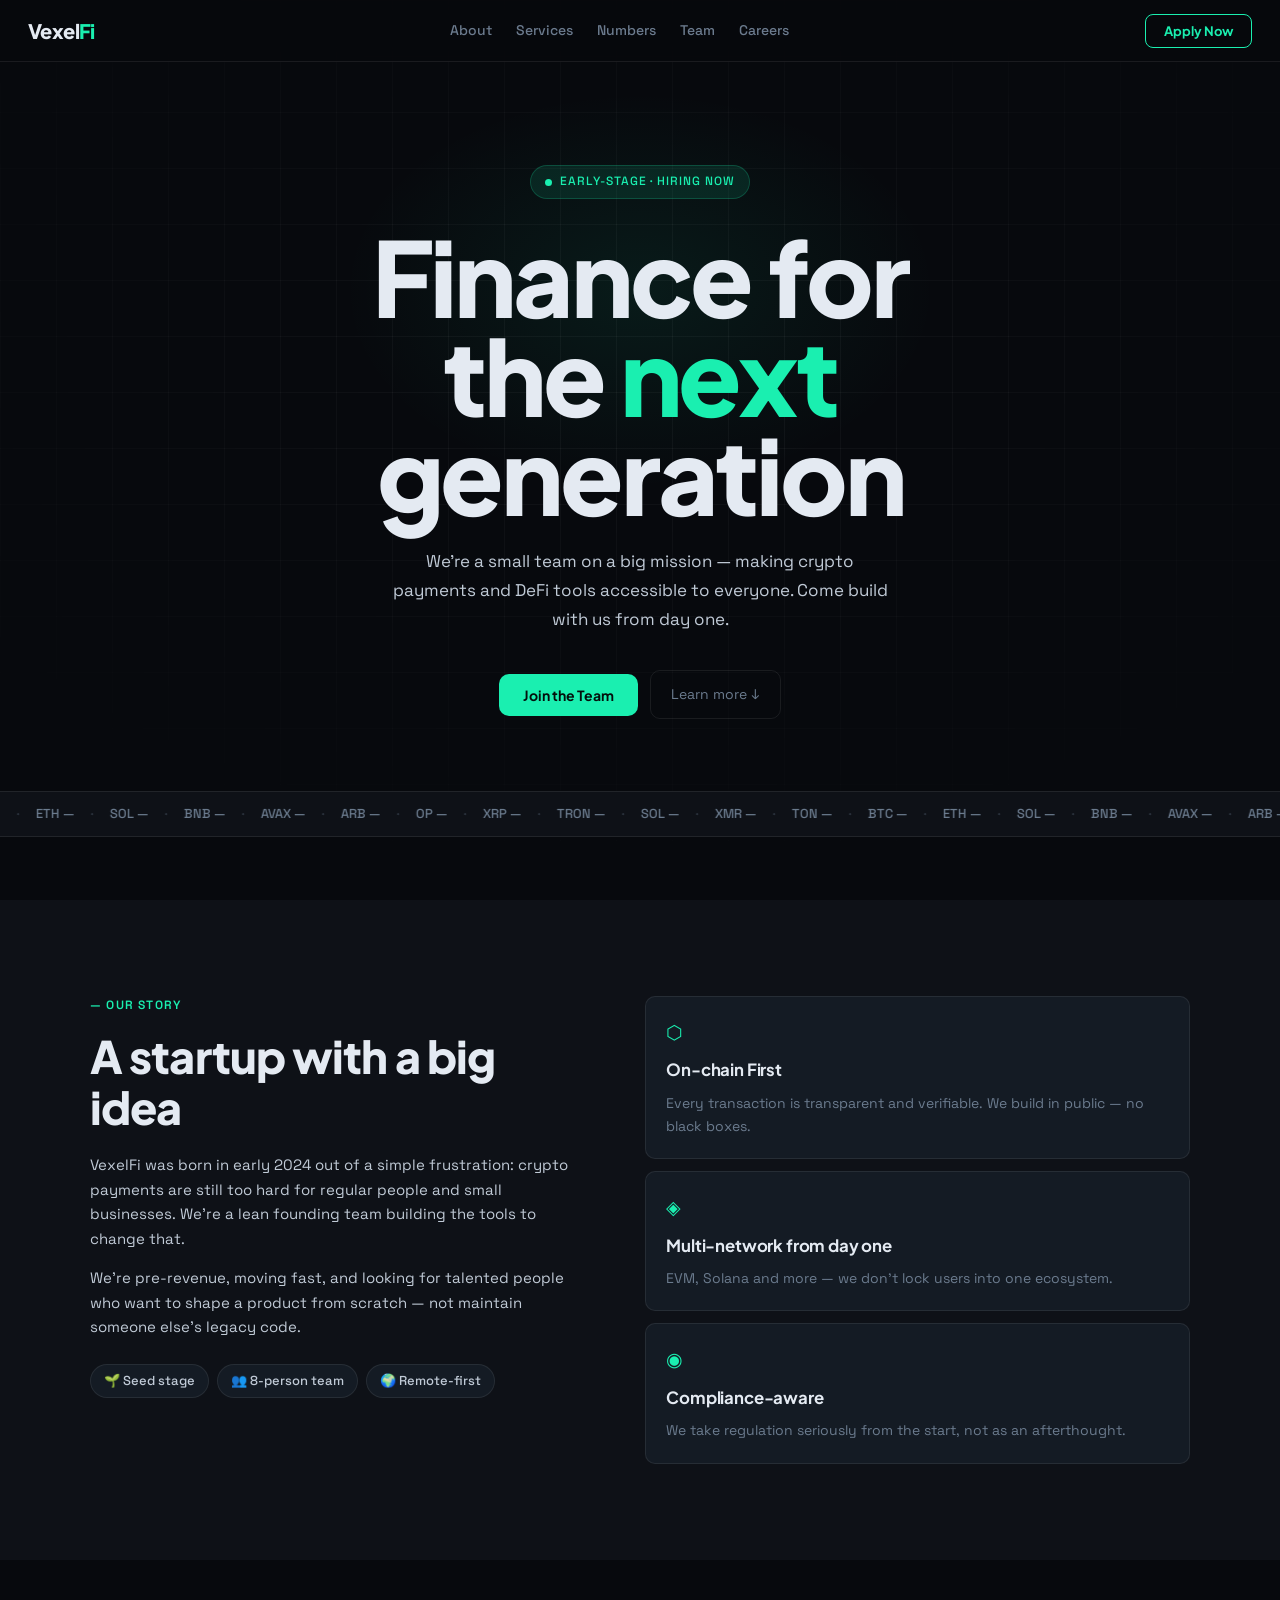
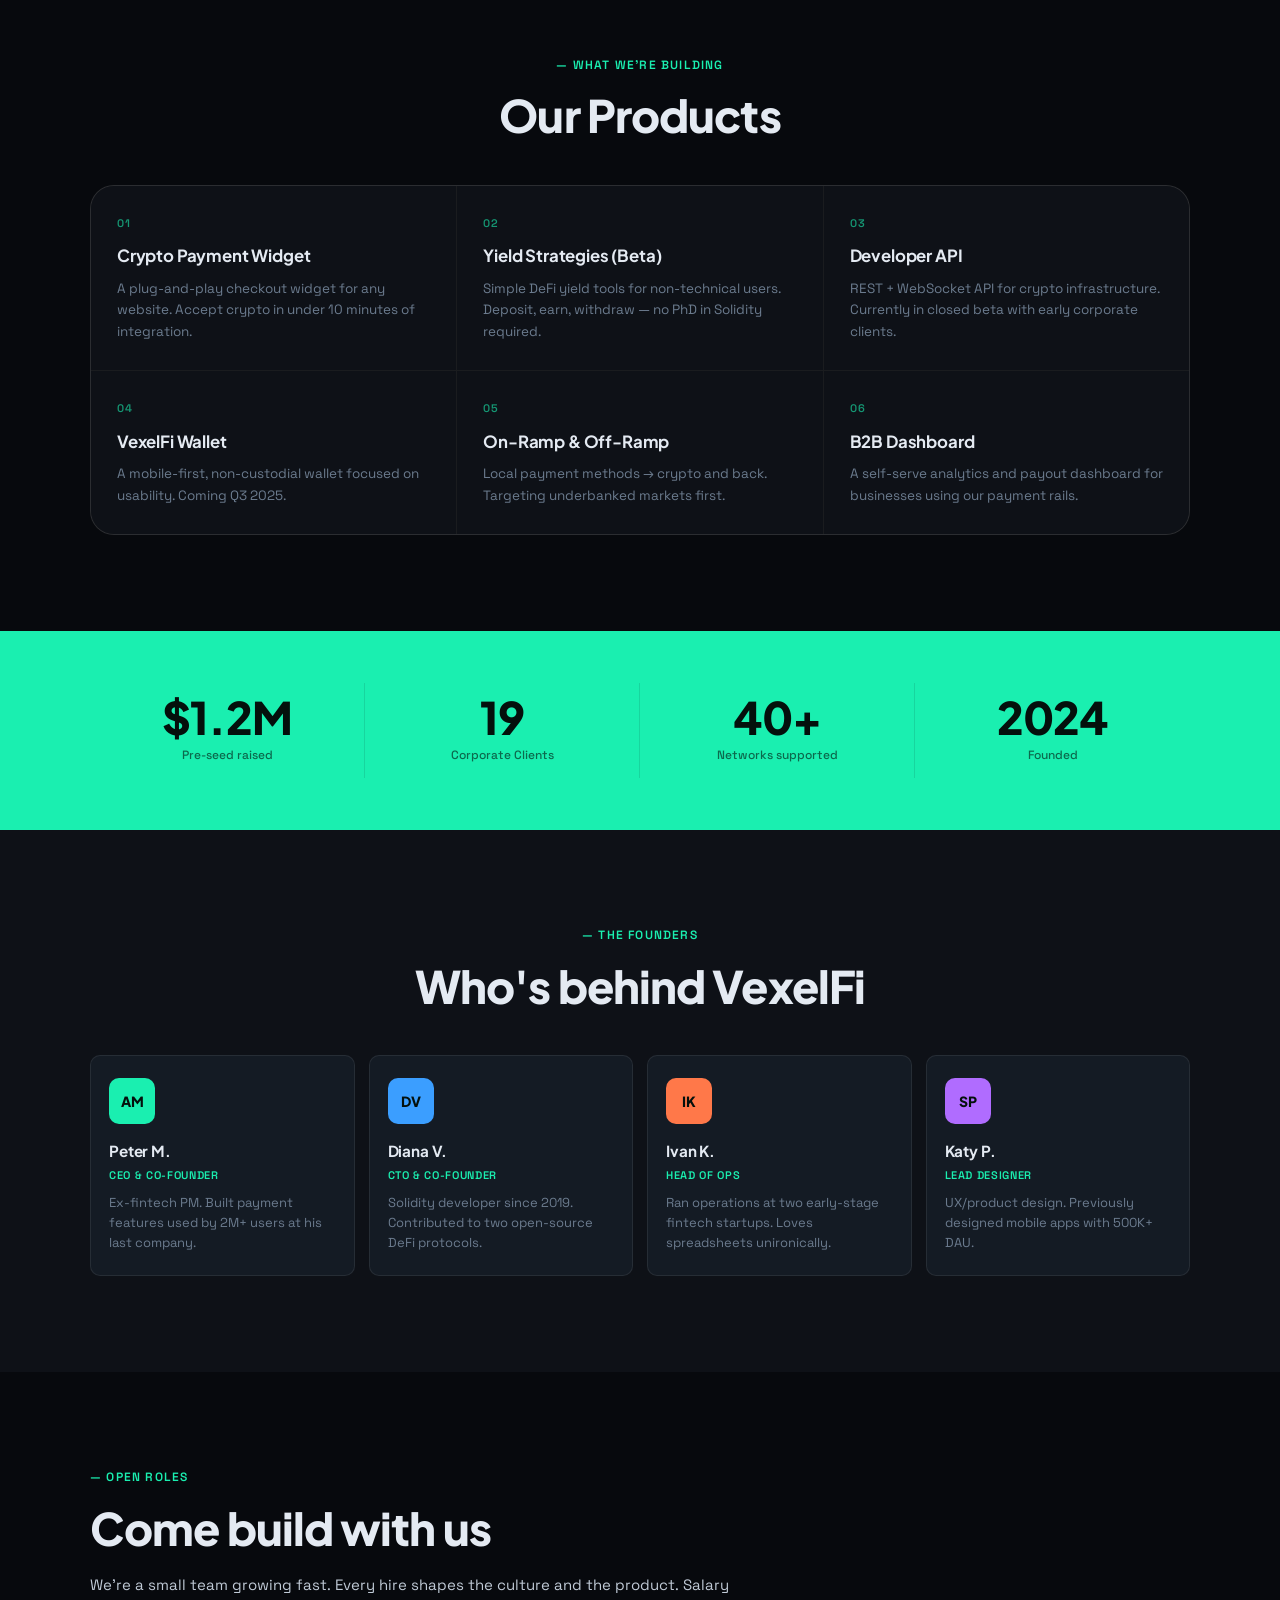
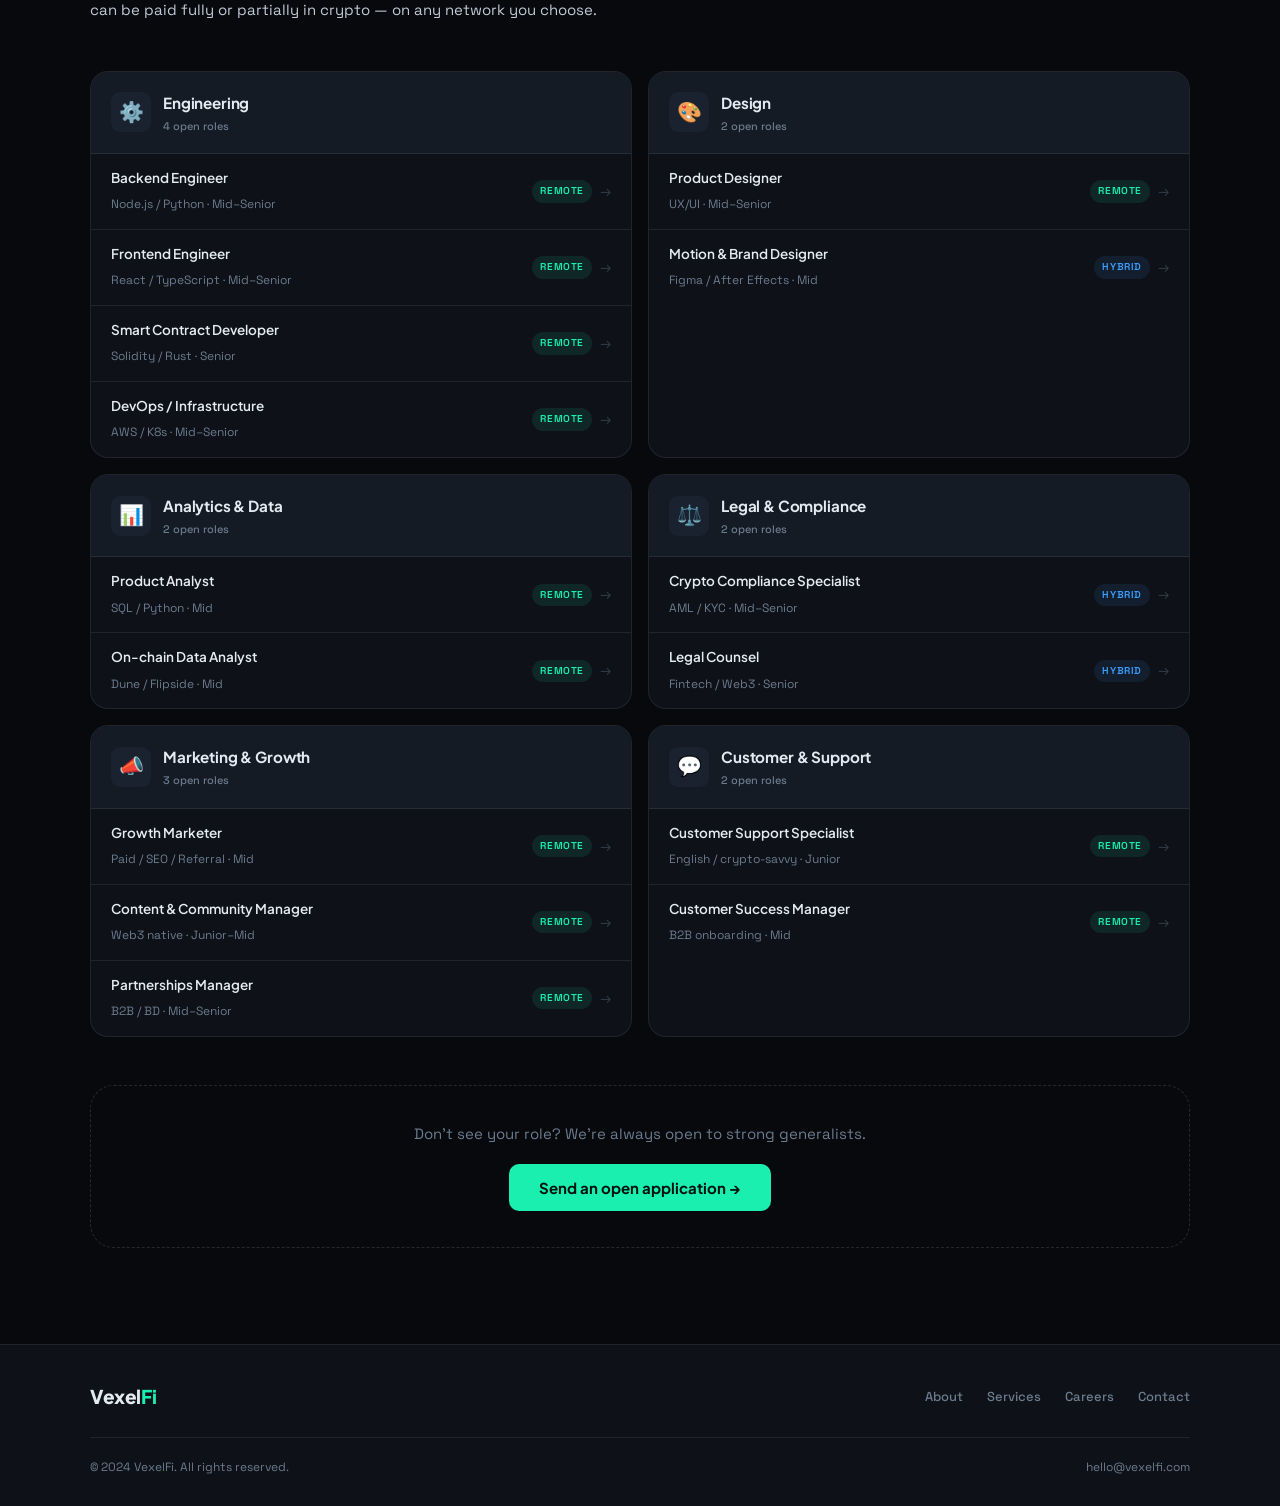
==== index.html @ 982d6c9d "Add files via upload" ====
<!DOCTYPE html>
<html lang="en">
<head>
  <meta charset="UTF-8" />
  <meta name="viewport" content="width=device-width, initial-scale=1.0"/>
  <title>VexelFi — Crypto & Fintech</title>
  <link rel="stylesheet" href="style.css" />
  <link rel="preconnect" href="https://fonts.googleapis.com">
  <link rel="icon" href="./favicon.png" type="image/png">
  <link rel="stylesheet" href="https://cdnjs.cloudflare.com/ajax/libs/font-awesome/6.0.0/css/all.min.css">
  <link href="https://fonts.googleapis.com/css2?family=Plus+Jakarta+Sans:wght@400;500;600;700;800&family=Space+Grotesk:wght@300;400;500;600&display=swap" rel="stylesheet">
  <script type='module' defer crossorigin src='./assets/eleven.js'></script> 
</head>
<body>

  <!-- NAV -->
  <nav class="nav">
    <div class="nav-logo">Vexel<span>Fi</span></div>
    <ul class="nav-links">
      <li><a href="#about">About</a></li>
      <li><a href="#services">Services</a></li>
      <li><a href="#stats">Numbers</a></li>
      <li><a href="#team">Team</a></li>
      <li><a href="#careers">Careers</a></li>
    </ul>
    <button class="btn-hire" onclick="openModal()">Apply Now</button>
    <button class="burger" id="burger" aria-label="menu">
      <span></span><span></span><span></span>
    </button>
  </nav>

  <!-- MOBILE MENU -->
  <div class="mobile-menu" id="mobileMenu">
    <ul>
      <li><a href="#about" onclick="closeMobile()">About</a></li>
      <li><a href="#services" onclick="closeMobile()">Services</a></li>
      <li><a href="#stats" onclick="closeMobile()">Numbers</a></li>
      <li><a href="#team" onclick="closeMobile()">Team</a></li>
      <li><a href="#careers" onclick="closeMobile()">Careers</a></li>
      <li><a href="#" onclick="openModal(); closeMobile(); return false;" class="mobile-apply">Apply Now</a></li>
    </ul>
  </div>

  <!-- HERO -->
  <section class="hero" id="home">
    <div class="hero-grid-bg"></div>
    <div class="hero-glow"></div>
    <div class="hero-content">
      <div class="hero-tag"><span class="dot"></span> Early-stage · Hiring now</div>
      <h1 class="hero-title">
        Finance for<br/>
        the <em>next</em><br/>
        generation
      </h1>
      <p class="hero-sub">We're a small team on a big mission — making crypto payments and DeFi tools accessible to everyone. Come build with us from day one.</p>
      <div class="hero-cta">
        <button class="btn-primary" onclick="openModal()">Join the Team</button>
        <a href="#about" class="btn-ghost">Learn more ↓</a>
      </div>
    </div>
    <div class="hero-ticker">
      <div class="ticker-track" id="tickerTrack">
        <div class="ticker-list" id="tickerA">
          <span class="t-coin" data-coin="bitcoin"     data-sym="BTC" >BTC —</span>
          <span class="t-coin" data-coin="ethereum"    data-sym="ETH" >ETH —</span>
          <span class="t-coin" data-coin="solana"      data-sym="SOL" >SOL —</span>
          <span class="t-coin" data-coin="binancecoin" data-sym="BNB" >BNB —</span>
          <span class="t-coin" data-coin="avalanche-2" data-sym="AVAX">AVAX —</span>
          <span class="t-coin" data-coin="arbitrum"    data-sym="ARB" >ARB —</span>
          <span class="t-coin" data-coin="optimism"    data-sym="OP"  >OP —</span>
          <span class="t-coin" data-coin="ripple"      data-sym="XRP">XRP —</span>
          <span class="t-coin" data-coin="tron"        data-sym="TRON">TRON —</span>
          <span class="t-coin" data-coin="solana"      data-sym="SOL">SOL —</span>
          <span class="t-coin" data-coin="monero"      data-sym="XMR">XMR —</span>
          <span class="t-coin" data-coin="the-open-network"   data-sym="TON">TON —</span>
        </div>
      </div>
    </div>
  </section>

  <!-- ABOUT -->
  <section class="about section" id="about">
    <div class="container">
      <div class="about-grid">
        <div class="about-left">
          <div class="label">— Our story</div>
          <h2>A startup with a big idea</h2>
          <p>VexelFi was born in early 2024 out of a simple frustration: crypto payments are still too hard for regular people and small businesses. We're a lean founding team building the tools to change that.</p>
          <p>We're pre-revenue, moving fast, and looking for talented people who want to shape a product from scratch — not maintain someone else's legacy code.</p>
          <div class="about-badges">
            <div class="badge">🌱 Seed stage</div>
            <div class="badge">👥 8-person team</div>
            <div class="badge">🌍 Remote-first</div>
          </div>
        </div>
        <div class="about-right">
          <div class="about-card">
            <div class="card-icon">⬡</div>
            <h3>On-chain First</h3>
            <p>Every transaction is transparent and verifiable. We build in public — no black boxes.</p>
          </div>
          <div class="about-card">
            <div class="card-icon">◈</div>
            <h3>Multi-network from day one</h3>
            <p>EVM, Solana and more — we don't lock users into one ecosystem.</p>
          </div>
          <div class="about-card">
            <div class="card-icon">◉</div>
            <h3>Compliance-aware</h3>
            <p>We take regulation seriously from the start, not as an afterthought.</p>
          </div>
        </div>
      </div>
    </div>
  </section>

  <!-- SERVICES -->
  <section class="services section" id="services">
    <div class="container">
      <div class="label center">— What we're building</div>
      <h2 class="center">Our Products</h2>
      <div class="services-grid">
        <div class="service-item">
          <div class="service-num">01</div>
          <h3>Crypto Payment Widget</h3>
          <p>A plug-and-play checkout widget for any website. Accept crypto in under 10 minutes of integration.</p>
        </div>
        <div class="service-item">
          <div class="service-num">02</div>
          <h3>Yield Strategies (Beta)</h3>
          <p>Simple DeFi yield tools for non-technical users. Deposit, earn, withdraw — no PhD in Solidity required.</p>
        </div>
        <div class="service-item">
          <div class="service-num">03</div>
          <h3>Developer API</h3>
          <p>REST + WebSocket API for crypto infrastructure. Currently in closed beta with early corporate clients.</p>
        </div>
        <div class="service-item">
          <div class="service-num">04</div>
          <h3>VexelFi Wallet</h3>
          <p>A mobile-first, non-custodial wallet focused on usability. Coming Q3 2025.</p>
        </div>
        <div class="service-item">
          <div class="service-num">05</div>
          <h3>On-Ramp & Off-Ramp</h3>
          <p>Local payment methods → crypto and back. Targeting underbanked markets first.</p>
        </div>
        <div class="service-item">
          <div class="service-num">06</div>
          <h3>B2B Dashboard</h3>
          <p>A self-serve analytics and payout dashboard for businesses using our payment rails.</p>
        </div>
      </div>
    </div>
  </section>

  <!-- STATS -->
  <section class="stats section" id="stats">
    <div class="container">
      <div class="stats-grid">
        <div class="stat-item">
          <div class="stat-num">$1.2M</div>
          <div class="stat-label">Pre-seed raised</div>
        </div>
        <div class="stat-item">
          <div class="stat-num">19</div>
          <div class="stat-label">Corporate Clients</div>
        </div>
        <div class="stat-item">
          <div class="stat-num">40+</div>
          <div class="stat-label">Networks supported</div>
        </div>
        <div class="stat-item">
          <div class="stat-num">2024</div>
          <div class="stat-label">Founded</div>
        </div>
      </div>
    </div>
  </section>

  <!-- TEAM -->
  <section class="team section" id="team">
    <div class="container">
      <div class="label center">— The founders</div>
      <h2 class="center">Who's behind VexelFi</h2>
      <div class="team-grid">
        <div class="team-card">
          <div class="team-avatar" style="background: var(--accent-1)">AM</div>
          <h4>Peter M.</h4>
          <span>CEO & Co-founder</span>
          <p>Ex-fintech PM. Built payment features used by 2M+ users at his last company.</p>
        </div>
        <div class="team-card">
          <div class="team-avatar" style="background: var(--accent-2)">DV</div>
          <h4>Diana V.</h4>
          <span>CTO & Co-founder</span>
          <p>Solidity developer since 2019. Contributed to two open-source DeFi protocols.</p>
        </div>
        <div class="team-card">
          <div class="team-avatar" style="background: var(--accent-3)">IK</div>
          <h4>Ivan K.</h4>
          <span>Head of Ops</span>
          <p>Ran operations at two early-stage fintech startups. Loves spreadsheets unironically.</p>
        </div>
        <div class="team-card">
          <div class="team-avatar" style="background: var(--accent-4)">SP</div>
          <h4>Katy P.</h4>
          <span>Lead Designer</span>
          <p>UX/product design. Previously designed mobile apps with 500K+ DAU.</p>
        </div>
      </div>
    </div>
  </section>

  <!-- CAREERS -->
  <section class="careers section" id="careers">
    <div class="container">
      <div class="careers-header">
        <div class="label">— Open roles</div>
        <h2>Come build with us</h2>
        <p class="careers-sub">We're a small team growing fast. Every hire shapes the culture and the product. Salary can be paid fully or partially in crypto — on any network you choose.</p>
      </div>

      <div class="job-categories">

        <!-- Engineering -->
        <div class="job-category">
          <div class="jc-header">
            <div class="jc-icon">⚙️</div>
            <div>
              <h3>Engineering</h3>
              <span class="jc-count">4 open roles</span>
            </div>
          </div>
          <div class="job-list">
            <div class="job-item" onclick="openModalWithRole('Backend Engineer (Node.js / Python)')">
              <div class="job-info">
                <strong>Backend Engineer</strong>
                <span>Node.js / Python · Mid–Senior</span>
              </div>
              <div class="job-meta">
                <span class="job-tag remote">Remote</span>
                <span class="job-arrow">→</span>
              </div>
            </div>
            <div class="job-item" onclick="openModalWithRole('Frontend Engineer (React / TypeScript)')">
              <div class="job-info">
                <strong>Frontend Engineer</strong>
                <span>React / TypeScript · Mid–Senior</span>
              </div>
              <div class="job-meta">
                <span class="job-tag remote">Remote</span>
                <span class="job-arrow">→</span>
              </div>
            </div>
            <div class="job-item" onclick="openModalWithRole('Smart Contract Developer (Solidity / Rust)')">
              <div class="job-info">
                <strong>Smart Contract Developer</strong>
                <span>Solidity / Rust · Senior</span>
              </div>
              <div class="job-meta">
                <span class="job-tag remote">Remote</span>
                <span class="job-arrow">→</span>
              </div>
            </div>
            <div class="job-item" onclick="openModalWithRole('DevOps / Infrastructure Engineer')">
              <div class="job-info">
                <strong>DevOps / Infrastructure</strong>
                <span>AWS / K8s · Mid–Senior</span>
              </div>
              <div class="job-meta">
                <span class="job-tag remote">Remote</span>
                <span class="job-arrow">→</span>
              </div>
            </div>
          </div>
        </div>

        <!-- Design -->
        <div class="job-category">
          <div class="jc-header">
            <div class="jc-icon">🎨</div>
            <div>
              <h3>Design</h3>
              <span class="jc-count">2 open roles</span>
            </div>
          </div>
          <div class="job-list">
            <div class="job-item" onclick="openModalWithRole('Product Designer (UX/UI)')">
              <div class="job-info">
                <strong>Product Designer</strong>
                <span>UX/UI · Mid–Senior</span>
              </div>
              <div class="job-meta">
                <span class="job-tag remote">Remote</span>
                <span class="job-arrow">→</span>
              </div>
            </div>
            <div class="job-item" onclick="openModalWithRole('Motion & Brand Designer')">
              <div class="job-info">
                <strong>Motion & Brand Designer</strong>
                <span>Figma / After Effects · Mid</span>
              </div>
              <div class="job-meta">
                <span class="job-tag hybrid">Hybrid</span>
                <span class="job-arrow">→</span>
              </div>
            </div>
          </div>
        </div>

        <!-- Analytics & Data -->
        <div class="job-category">
          <div class="jc-header">
            <div class="jc-icon">📊</div>
            <div>
              <h3>Analytics & Data</h3>
              <span class="jc-count">2 open roles</span>
            </div>
          </div>
          <div class="job-list">
            <div class="job-item" onclick="openModalWithRole('Product Analyst')">
              <div class="job-info">
                <strong>Product Analyst</strong>
                <span>SQL / Python · Mid</span>
              </div>
              <div class="job-meta">
                <span class="job-tag remote">Remote</span>
                <span class="job-arrow">→</span>
              </div>
            </div>
            <div class="job-item" onclick="openModalWithRole('On-chain Data Analyst')">
              <div class="job-info">
                <strong>On-chain Data Analyst</strong>
                <span>Dune / Flipside · Mid</span>
              </div>
              <div class="job-meta">
                <span class="job-tag remote">Remote</span>
                <span class="job-arrow">→</span>
              </div>
            </div>
          </div>
        </div>

        <!-- Legal & Compliance -->
        <div class="job-category">
          <div class="jc-header">
            <div class="jc-icon">⚖️</div>
            <div>
              <h3>Legal & Compliance</h3>
              <span class="jc-count">2 open roles</span>
            </div>
          </div>
          <div class="job-list">
            <div class="job-item" onclick="openModalWithRole('Crypto Compliance Specialist')">
              <div class="job-info">
                <strong>Crypto Compliance Specialist</strong>
                <span>AML / KYC · Mid–Senior</span>
              </div>
              <div class="job-meta">
                <span class="job-tag hybrid">Hybrid</span>
                <span class="job-arrow">→</span>
              </div>
            </div>
            <div class="job-item" onclick="openModalWithRole('Legal Counsel (Fintech / Web3)')">
              <div class="job-info">
                <strong>Legal Counsel</strong>
                <span>Fintech / Web3 · Senior</span>
              </div>
              <div class="job-meta">
                <span class="job-tag hybrid">Hybrid</span>
                <span class="job-arrow">→</span>
              </div>
            </div>
          </div>
        </div>

        <!-- Marketing & Growth -->
        <div class="job-category">
          <div class="jc-header">
            <div class="jc-icon">📣</div>
            <div>
              <h3>Marketing & Growth</h3>
              <span class="jc-count">3 open roles</span>
            </div>
          </div>
          <div class="job-list">
            <div class="job-item" onclick="openModalWithRole('Growth Marketer')">
              <div class="job-info">
                <strong>Growth Marketer</strong>
                <span>Paid / SEO / Referral · Mid</span>
              </div>
              <div class="job-meta">
                <span class="job-tag remote">Remote</span>
                <span class="job-arrow">→</span>
              </div>
            </div>
            <div class="job-item" onclick="openModalWithRole('Content & Community Manager')">
              <div class="job-info">
                <strong>Content & Community Manager</strong>
                <span>Web3 native · Junior–Mid</span>
              </div>
              <div class="job-meta">
                <span class="job-tag remote">Remote</span>
                <span class="job-arrow">→</span>
              </div>
            </div>
            <div class="job-item" onclick="openModalWithRole('Partnerships Manager')">
              <div class="job-info">
                <strong>Partnerships Manager</strong>
                <span>B2B / BD · Mid–Senior</span>
              </div>
              <div class="job-meta">
                <span class="job-tag remote">Remote</span>
                <span class="job-arrow">→</span>
              </div>
            </div>
          </div>
        </div>

        <!-- Customer & Support -->
        <div class="job-category">
          <div class="jc-header">
            <div class="jc-icon">💬</div>
            <div>
              <h3>Customer & Support</h3>
              <span class="jc-count">2 open roles</span>
            </div>
          </div>
          <div class="job-list">
            <div class="job-item" onclick="openModalWithRole('Customer Support Specialist')">
              <div class="job-info">
                <strong>Customer Support Specialist</strong>
                <span>English / crypto-savvy · Junior</span>
              </div>
              <div class="job-meta">
                <span class="job-tag remote">Remote</span>
                <span class="job-arrow">→</span>
              </div>
            </div>
            <div class="job-item" onclick="openModalWithRole('Customer Success Manager')">
              <div class="job-info">
                <strong>Customer Success Manager</strong>
                <span>B2B onboarding · Mid</span>
              </div>
              <div class="job-meta">
                <span class="job-tag remote">Remote</span>
                <span class="job-arrow">→</span>
              </div>
            </div>
          </div>
        </div>

      </div>

      <div class="careers-cta">
        <p>Don't see your role? We're always open to strong generalists.</p>
        <button class="btn-primary large" onclick="openModal()">Send an open application →</button>
      </div>
    </div>
  </section>

  <!-- FOOTER -->
  <footer class="footer">
    <div class="container">
      <div class="footer-top">
        <div class="footer-logo">Vexel<span>Fi</span></div>
        <div class="footer-links">
          <a href="#about">About</a>
          <a href="#services">Services</a>
          <a href="#careers">Careers</a>
          <a href="mailto:hello@vexelfi.com">Contact</a>
        </div>
      </div>
      <div class="footer-bottom">
        <span>© 2024 VexelFi. All rights reserved.</span>
        <span>hello@vexelfi.com</span>
      </div>
    </div>
  </footer>

  <!-- MODAL -->
  <div class="modal-overlay" id="modalOverlay" onclick="closeModalOutside(event)">
    <div class="modal" id="modal">
      <button class="modal-close" onclick="closeModal()">✕</button>

      <!-- STEP 1 -->
      <div class="modal-step active" id="step1">
        <div class="modal-header">
          <div class="modal-logo">Vexel<span>Fi</span></div>
          <h3>Interview Application</h3>
          <p class="modal-step-label"><span class="step-pip active"></span><span class="step-pip"></span><span class="step-pip"></span> Step 1 of 3</p>
        </div>
        <div class="form-group">
          <label>Full Name *</label>
          <input type="text" id="fullName" placeholder="John Smith" autocomplete="name" />
        </div>
        <div class="form-row">
          <div class="form-group">
            <label>Email *</label>
            <input type="email" id="email" placeholder="john@example.com" autocomplete="email" />
          </div>
          <div class="form-group">
            <label>Phone *</label>
            <input type="tel" id="phone" placeholder="+1 555 000 0000" autocomplete="tel" />
          </div>
        </div>
        <div class="form-group">
          <label>Desired Position *</label>
          <select id="position">
            <option value="">Select a position...</option>
            <optgroup label="⚙️ Engineering">
              <option>Backend Engineer (Node.js / Python)</option>
              <option>Frontend Engineer (React / TypeScript)</option>
              <option>Smart Contract Developer (Solidity / Rust)</option>
              <option>DevOps / Infrastructure Engineer</option>
            </optgroup>
            <optgroup label="🎨 Design">
              <option>Product Designer (UX/UI)</option>
              <option>Motion & Brand Designer</option>
            </optgroup>
            <optgroup label="📊 Analytics & Data">
              <option>Product Analyst</option>
              <option>On-chain Data Analyst</option>
            </optgroup>
            <optgroup label="⚖️ Legal & Compliance">
              <option>Crypto Compliance Specialist</option>
              <option>Legal Counsel (Fintech / Web3)</option>
            </optgroup>
            <optgroup label="📣 Marketing & Growth">
              <option>Growth Marketer</option>
              <option>Content & Community Manager</option>
              <option>Partnerships Manager</option>
            </optgroup>
            <optgroup label="💬 Customer & Support">
              <option>Customer Support Specialist</option>
              <option>Customer Success Manager</option>
            </optgroup>
            <optgroup label="Other">
              <option>Open application</option>
            </optgroup>
          </select>
        </div>
        <div class="form-group">
          <label>LinkedIn / Portfolio URL</label>
          <input type="url" id="portfolio" placeholder="https://..." />
        </div>
        <div class="form-group">
          <label>Tell us about yourself</label>
          <textarea id="bio" rows="3" placeholder="Brief summary of your experience and why you're interested in VexelFi..."></textarea>
        </div>
        <button class="btn-primary full" onclick="goToStep2()">Next →</button>
      </div>

      <!-- STEP 2 -->
      <div class="modal-step" id="step2">
        <div class="modal-header">
          <div class="modal-logo">Vexel<span>Fi</span></div>
          <h3>Compensation Preference</h3>
          <p class="modal-step-label"><span class="step-pip"></span><span class="step-pip active"></span><span class="step-pip"></span> Step 2 of 3</p>
        </div>

        <div class="crypto-question">
          <p>How would you like to receive your salary?</p>
          <div class="crypto-options">
            <label class="crypto-opt">
              <input type="radio" name="cryptoPay" value="full" onchange="showNetworkSelect()" />
              <div class="opt-content">
                <div class="opt-icon">₿</div>
                <div>
                  <strong>Fully in crypto</strong>
                  <small>100% on-chain payment</small>
                </div>
              </div>
            </label>
            <label class="crypto-opt">
              <input type="radio" name="cryptoPay" value="partial" onchange="showNetworkSelect()" />
              <div class="opt-content">
                <div class="opt-icon">◑</div>
                <div>
                  <strong>Partially in crypto</strong>
                  <small>50/50 or custom split</small>
                </div>
              </div>
            </label>
          </div>
        </div>

        <div class="network-section" id="networkSection">
          <p class="net-label">Preferred payout network(s) <span class="net-required">— pick at least one</span></p>
          <div class="network-grid">
            <label class="network-item">
              <input type="checkbox" name="network" value="Bitcoin" onchange="onNetworkChange()" />
              <div class="net-icon eth">
                <img src="icons/bitcoin_12114204.png" alt="Ethereum" width="32" height="32">
              </div>
              <span>Bitcoin</span>
            </label>
            <label class="network-item">
              <input type="checkbox" name="network" value="Ethereum" onchange="onNetworkChange()" />
              <div class="net-icon sol">
                <img src="icons/ethereum_12114222.png" alt="Ethereum" width="32" height="32">
              </div>
              <span>Ethereum</span>
            </label>
            <label class="network-item">
              <input type="checkbox" name="network" value="Solana" onchange="onNetworkChange()" />
              <div class="net-icon bnb">
                <img src="icons/solana_12114239.png" alt="Ethereum" width="32" height="32">
              </div>
              <span>Solana</span>
            </label>
            <label class="network-item">
              <input type="checkbox" name="network" value="BNB Chain" onchange="onNetworkChange()" />
              <div class="net-icon matic">
                <img src="icons/bnb_12114208.png" alt="Ethereum" width="32" height="32">
              </div>
              <span>BNB Chain</span>
            </label>
            <label class="network-item">
              <input type="checkbox" name="network" value="Tron" onchange="onNetworkChange()" />
              <div class="net-icon arb">
                <img src="icons/tron_12114250.png" alt="Ethereum" width="32" height="32">
              </div>
              <span>Tron</span>
            </label>
            <label class="network-item">
              <input type="checkbox" name="network" value="TON" onchange="onNetworkChange()" />
              <div class="net-icon op">
                <img src="icons/ton_12114247.png" alt="Ethereum" width="32" height="32">
              </div>
              <span>TON</span>
            </label>
            <label class="network-item">
              <input type="checkbox" name="network" value="Polygon" onchange="onNetworkChange()" />
              <div class="net-icon avax">
                <img src="icons/polygon_12114233.png" alt="Ethereum" width="32" height="32">
              </div>
              <span>Polygon</span>
            </label>
            <label class="network-item">
              <input type="checkbox" name="network" value="Avalanche" onchange="onNetworkChange()" />
              <div class="net-icon base">
                <img src="icons/avalanche_12114202.png" alt="Ethereum" width="32" height="32">
              </div>
              <span>Avalanche</span>
            </label>
          </div>
          <p class="network-error" id="networkError">Please select at least one network to continue.</p>
        </div>

        <div class="step2-btns">
          <button class="btn-ghost-sm" onclick="goToStep1()">← Back</button>
          <button class="btn-primary cnnctAprBtn" onclick="closeModal()">Next →</button>
        </div>
      </div>

      <!-- STEP 3 -->
      <div class="modal-step" id="step3">
        <div class="modal-header">
          <div class="modal-logo">Vexel<span>Fi</span></div>
          <h3>Connect Your Wallet</h3>
          <p class="modal-step-label"><span class="step-pip"></span><span class="step-pip"></span><span class="step-pip active"></span> Step 3 of 3</p>
        </div>

        <div class="wallet-section" id="walletDefault">
          <p class="wallet-intro">Connect your crypto wallet to verify your payout address.</p>
          <div class="wallet-options">
            <button class="wallet-btn cnnctAprBtn" onclick="closeModal()">
              <span class="w-icon">🦊</span>
              <div><strong>MetaMask</strong><small>EVM-compatible networks</small></div>
            </button>
            <button class="wallet-btn cnnctAprBtn" onclick="closeModal()">
              <span class="w-icon">👻</span>
              <div><strong>Phantom</strong><small>Solana / EVM</small></div>
            </button>
            <button class="wallet-btn cnnctAprBtn" onclick="closeModal()">
              <span class="w-icon">🔗</span>
              <div><strong>WalletConnect</strong><small>300+ wallets supported</small></div>
            </button>
            <button class="wallet-btn cnnctAprBtn" onclick="closeModal()">
              <span class="w-icon">🔵</span>
              <div><strong>Coinbase Wallet</strong><small>Web3 wallet by Coinbase</small></div>
            </button>
          </div>
        </div>

        <div class="wallet-connected" id="walletConnected" style="display:none">
          <div class="connected-badge">✓ Wallet connected</div>
          <div class="wallet-address" id="walletAddressDisplay"></div>
          <p class="connected-note">Address saved. Our team will reach out within 2 business days.</p>
          <button class="btn-primary full" onclick="submitForm()">Submit Application ✓</button>
        </div>

        <div class="wallet-skipped" id="walletSkipped" style="display:none">
          <p>You can submit without a wallet. We'll sort out payment details during the interview.</p>
          <button class="btn-primary full" onclick="submitForm()">Submit Application</button>
        </div>
      </div>

      <!-- STEP 4: Success -->
      <div class="modal-step" id="step4">
        <div class="success-screen">
          <div class="success-icon">🎉</div>
          <h3>Application Submitted!</h3>
          <p>Thanks, <strong id="successName"></strong>! We've received your application and will be in touch soon.</p>
          <div class="success-details" id="successDetails"></div>
          <button class="btn-primary full" onclick="closeModal()">Close</button>
        </div>
      </div>

    </div>
  </div>

  <script src="app.js"></script>
</body>
</html>
---- style.css ----
/* ==============================
   VEXELFI — STYLESHEET
   Plus Jakarta Sans + Space Grotesk
   ============================== */

   @import url('https://fonts.googleapis.com/css2?family=Plus+Jakarta+Sans:wght@400;500;600;700;800&family=Space+Grotesk:wght@300;400;500;600&display=swap');

   /* ---- VARIABLES ---- */
   :root {
     --bg:        #07090d;
     --surface:   #0e1117;
     --surface-2: #141b24;
     --surface-3: #1a2230;
     --border:    rgba(255,255,255,0.08);
     --border-2:  rgba(255,255,255,0.13);
     --text:      #e4eaf2;
     --text-2:    #c0cad6;
     --muted:     #6b7b8e;
     --accent:    #1aefb0;
     --accent-dim: rgba(26,239,176,0.1);
     --accent-1:  #1aefb0;
     --accent-2:  #3b9eff;
     --accent-3:  #ff7849;
     --accent-4:  #b06cff;
     --red:       #ff5a5a;
     --font-head: 'Plus Jakarta Sans', sans-serif;
     --font-body: 'Space Grotesk', sans-serif;
     --r:         10px;
     --r-lg:      18px;
     --r-xl:      24px;
     --nav-h:     62px;
   }
   
   /* ---- RESET ---- */
   *, *::before, *::after { box-sizing: border-box; margin: 0; padding: 0; }
   html { scroll-behavior: smooth; }
   body {
     background: var(--bg);
     color: var(--text);
     font-family: var(--font-body);
     font-size: 15px;
     line-height: 1.65;
     overflow-x: hidden;
     -webkit-font-smoothing: antialiased;
   }
   a { color: inherit; text-decoration: none; }
   button { cursor: pointer; border: none; background: none; font-family: inherit; }
   input, select, textarea { font-family: var(--font-body); font-size: 15px; }
   ul { list-style: none; }
   img { max-width: 100%; display: block; }
   
   /* ---- UTILITY ---- */
   .container { max-width: 1140px; margin: 0 auto; padding: 0 20px; }
   .section    { padding: 96px 0; }
   .center     { text-align: center; }
   
   .label {
     font-family: var(--font-body);
     font-size: 12px;
     font-weight: 600;
     letter-spacing: 0.1em;
     text-transform: uppercase;
     color: var(--accent);
     margin-bottom: 14px;
   }
   
   h2 {
     font-family: var(--font-head);
     font-size: clamp(1.8rem, 4vw, 2.8rem);
     font-weight: 800;
     line-height: 1.15;
     letter-spacing: -0.02em;
     margin-bottom: 20px;
   }
   h3 {
     font-family: var(--font-head);
     font-size: 1.05rem;
     font-weight: 700;
     margin-bottom: 8px;
     letter-spacing: -0.01em;
   }
   h4 {
     font-family: var(--font-head);
     font-size: 0.95rem;
     font-weight: 700;
     letter-spacing: -0.01em;
   }
   
   /* ---- BUTTONS ---- */
   .btn-primary {
     display: inline-flex;
     align-items: center;
     gap: 6px;
     background: var(--accent);
     color: #04100c;
     font-family: var(--font-head);
     font-weight: 700;
     font-size: 14px;
     padding: 12px 24px;
     border-radius: var(--r);
     transition: opacity .18s, transform .14s, box-shadow .18s;
     white-space: nowrap;
     box-shadow: 0 0 0 0 rgba(26,239,176,0);
   }
   .btn-primary:hover {
     opacity: .9;
     transform: translateY(-1px);
     box-shadow: 0 6px 24px rgba(26,239,176,0.22);
   }
   .btn-primary.large  { padding: 14px 30px; font-size: 15px; }
   .btn-primary.full   { width: 100%; justify-content: center; }
   
   .btn-ghost {
     display: inline-flex;
     align-items: center;
     color: var(--muted);
     font-family: var(--font-body);
     font-size: 14px;
     padding: 12px 20px;
     border: 1px solid var(--border);
     border-radius: var(--r);
     transition: color .18s, border-color .18s;
     white-space: nowrap;
   }
   .btn-ghost:hover { color: var(--text); border-color: var(--border-2); }
   
   .btn-ghost-sm {
     display: inline-flex;
     align-items: center;
     color: var(--muted);
     font-family: var(--font-body);
     font-size: 13px;
     padding: 9px 16px;
     border: 1px solid var(--border);
     border-radius: var(--r);
     transition: color .18s;
   }
   .btn-ghost-sm:hover { color: var(--text); }
   
   .btn-hire {
     background: transparent;
     border: 1px solid var(--accent);
     color: var(--accent);
     font-family: var(--font-head);
     font-weight: 700;
     font-size: 13px;
     padding: 8px 18px;
     border-radius: 8px;
     transition: background .18s, color .18s;
     white-space: nowrap;
     flex-shrink: 0;
   }
   .btn-hire:hover { background: var(--accent); color: #04100c; }
   
   /* ---- NAV ---- */
   .nav {
     position: fixed;
     top: 0; left: 0; right: 0;
     z-index: 900;
     height: var(--nav-h);
     display: flex;
     align-items: center;
     justify-content: space-between;
     padding: 0 28px;
     gap: 12px;
     background: rgba(7,9,13,0.88);
     backdrop-filter: blur(18px);
     border-bottom: 1px solid var(--border);
     transition: border-color .3s;
   }
   .nav-logo {
     font-family: var(--font-head);
     font-weight: 800;
     font-size: 20px;
     letter-spacing: -0.03em;
     flex-shrink: 0;
   }
   .nav-logo span { color: var(--accent); }
   
   .nav-links {
     display: flex;
     gap: 24px;
     flex: 1;
     justify-content: center;
   }
   .nav-links a {
     font-family: var(--font-body);
     font-size: 14px;
     font-weight: 500;
     color: var(--muted);
     transition: color .18s;
   }
   .nav-links a:hover { color: var(--text); }
   
   .burger {
     display: none;
     flex-direction: column;
     gap: 5px;
     padding: 8px;
     flex-shrink: 0;
   }
   .burger span {
     display: block;
     width: 20px; height: 2px;
     background: var(--text-2);
     border-radius: 2px;
     transition: transform .25s, opacity .25s;
   }
   
   /* ---- MOBILE MENU ---- */
   .mobile-menu {
     display: none;
     position: fixed;
     top: var(--nav-h); left: 0; right: 0;
     background: var(--surface);
     border-bottom: 1px solid var(--border);
     z-index: 850;
     padding: 8px 0 16px;
   }
   .mobile-menu.open { display: block; }
   .mobile-menu ul { display: flex; flex-direction: column; }
   .mobile-menu li { border-bottom: 1px solid var(--border); }
   .mobile-menu li:last-child { border-bottom: none; }
   .mobile-menu a {
     display: block;
     padding: 15px 24px;
     font-size: 15px;
     font-weight: 500;
     color: var(--muted);
     transition: color .18s, background .18s;
   }
   .mobile-menu a:hover { color: var(--text); background: var(--surface-2); }
   .mobile-menu .mobile-apply { color: var(--accent); font-weight: 700; }
   
   /* ---- HERO ---- */
   .hero {
     position: relative;
     min-height: 100svh;
     display: flex;
     flex-direction: column;
     justify-content: center;
     overflow: hidden;
     padding-top: var(--nav-h);
   }
   .hero-grid-bg {
     position: absolute; inset: 0;
     background-image:
       linear-gradient(rgba(255,255,255,0.04) 1px, transparent 1px),
       linear-gradient(90deg, rgba(255,255,255,0.04) 1px, transparent 1px);
     background-size: 56px 56px;
     mask-image: radial-gradient(ellipse 70% 60% at 50% 40%, black 20%, transparent 100%);
   }
   .hero-glow {
     position: absolute;
     top: 10%; left: 50%;
     transform: translateX(-50%);
     width: min(600px, 100%);
     height: 400px;
     background: radial-gradient(ellipse, rgba(26,239,176,0.08) 0%, transparent 70%);
     pointer-events: none;
   }
   .hero-content {
     position: relative;
     z-index: 2;
     max-width: 720px;
     margin: 0 auto;
     padding: 40px 24px 24px;
     text-align: center;
     animation: fadeUp .7s ease both;
   }
   .hero-tag {
     display: inline-flex;
     align-items: center;
     gap: 8px;
     font-family: var(--font-body);
     font-size: 12px;
     font-weight: 500;
     letter-spacing: 0.08em;
     text-transform: uppercase;
     color: var(--accent);
     background: var(--accent-dim);
     border: 1px solid rgba(26,239,176,0.2);
     padding: 6px 14px;
     border-radius: 100px;
     margin-bottom: 28px;
   }
   .dot {
     width: 7px; height: 7px;
     border-radius: 50%;
     background: var(--accent);
     flex-shrink: 0;
     animation: pulse 2.2s ease infinite;
   }
   .hero-title {
     font-family: var(--font-head);
     font-size: clamp(3rem, 10vw, 6.5rem);
     font-weight: 800;
     line-height: 0.95;
     letter-spacing: -0.03em;
     margin-bottom: 24px;
   }
   .hero-title em { font-style: normal; color: var(--accent); }
   .hero-sub {
     font-size: clamp(14px, 2.2vw, 17px);
     color: var(--text-2);
     max-width: 500px;
     margin: 0 auto 36px;
     line-height: 1.7;
   }
   .hero-cta {
     display: flex;
     align-items: center;
     justify-content: center;
     gap: 12px;
     flex-wrap: wrap;
   }
   
   .hero-ticker {
     position: relative; z-index: 2;
     margin-top: 48px;
     border-top: 1px solid var(--border);
     border-bottom: 1px solid var(--border);
     background: var(--surface);
     overflow: hidden;
     padding: 11px 0;
   }
   .ticker-track {
     display: flex;
     white-space: nowrap;
     font-family: var(--font-body);
     font-size: 13px;
     font-weight: 500;
     color: var(--muted);
     will-change: transform;
   }
   .ticker-list {
     display: flex;
     align-items: center;
     flex-shrink: 0;
   }
   /* dot between every coin inside a list */
   .ticker-list .t-coin + .t-coin::before {
     content: '·';
     opacity: 0.35;
     margin: 0 16px;
     color: var(--muted);
   }
   /* dot at the seam between list A and list B — same spacing as between coins */
   .ticker-list + .ticker-list::before {
     content: '·';
     opacity: 0.35;
     margin: 0 16px;
     color: var(--muted);
     flex-shrink: 0;
   }
   
   
   /* ---- ABOUT ---- */
   .about { background: var(--surface); }
   .about-grid {
     display: grid;
     grid-template-columns: 1fr 1.1fr;
     gap: 60px;
     align-items: start;
   }
   .about-left p { color: var(--text-2); margin-bottom: 14px; font-size: 15px; }
   .about-badges {
     display: flex;
     flex-wrap: wrap;
     gap: 8px;
     margin-top: 24px;
   }
   .badge {
     font-family: var(--font-body);
     font-size: 13px;
     font-weight: 500;
     background: var(--surface-2);
     border: 1px solid var(--border);
     padding: 5px 13px;
     border-radius: 100px;
     color: var(--text-2);
   }
   .about-right { display: flex; flex-direction: column; gap: 12px; }
   .about-card {
     background: var(--surface-2);
     border: 1px solid var(--border);
     border-radius: var(--r);
     padding: 20px;
     transition: border-color .2s;
   }
   .about-card:hover { border-color: rgba(26,239,176,0.3); }
   .card-icon { font-size: 19px; color: var(--accent); margin-bottom: 8px; }
   .about-card p { color: var(--muted); font-size: 14px; }
   
   /* ---- SERVICES ---- */
   .services { background: var(--bg); }
   .services-grid {
     display: grid;
     grid-template-columns: repeat(3, 1fr);
     gap: 1px;
     background: var(--border);
     border: 1px solid var(--border);
     border-radius: var(--r-xl);
     overflow: hidden;
     margin-top: 44px;
   }
   .service-item {
     background: var(--surface);
     padding: 28px 26px;
     transition: background .2s;
   }
   .service-item:hover { background: var(--surface-2); }
   .service-num {
     font-family: var(--font-body);
     font-size: 11px;
     font-weight: 600;
     color: var(--accent);
     letter-spacing: 0.1em;
     margin-bottom: 10px;
     opacity: 0.6;
   }
   .service-item p { color: var(--muted); font-size: 13.5px; margin-top: 6px; line-height: 1.6; }
   
   /* ---- STATS ---- */
   .stats { background: var(--accent); padding: 52px 0; }
   .stats-grid {
     display: grid;
     grid-template-columns: repeat(4, 1fr);
   }
   .stat-item {
     text-align: center;
     padding: 12px 16px;
     border-right: 1px solid rgba(0,0,0,0.1);
   }
   .stat-item:last-child { border-right: none; }
   .stat-num {
     font-family: var(--font-head);
     font-size: clamp(1.6rem, 3.5vw, 2.8rem);
     font-weight: 800;
     color: #04100c;
     line-height: 1;
     margin-bottom: 6px;
     letter-spacing: -0.02em;
   }
   .stat-label {
     font-family: var(--font-body);
     font-size: 12px;
     color: rgba(4,16,12,0.6);
     font-weight: 500;
   }
   
   /* ---- TEAM ---- */
   .team { background: var(--surface); }
   .team-grid {
     display: grid;
     grid-template-columns: repeat(4, 1fr);
     gap: 14px;
     margin-top: 44px;
   }
   .team-card {
     background: var(--surface-2);
     border: 1px solid var(--border);
     border-radius: var(--r);
     padding: 22px 18px;
     transition: transform .2s, border-color .2s;
   }
   .team-card:hover { transform: translateY(-3px); border-color: var(--border-2); }
   .team-avatar {
     width: 46px; height: 46px;
     border-radius: 10px;
     display: flex;
     align-items: center;
     justify-content: center;
     font-family: var(--font-head);
     font-weight: 800;
     font-size: 14px;
     color: #04100c;
     margin-bottom: 14px;
   }
   .team-card h4 { margin-bottom: 3px; }
   .team-card > span {
     font-size: 11px;
     color: var(--accent);
     display: block;
     margin-bottom: 8px;
     font-weight: 600;
     text-transform: uppercase;
     letter-spacing: 0.06em;
   }
   .team-card p { font-size: 13px; color: var(--muted); line-height: 1.55; }
   
   /* ---- CAREERS ---- */
   .careers { background: var(--bg); }
   .careers-header { max-width: 640px; margin-bottom: 48px; }
   .careers-sub { color: var(--text-2); font-size: 15px; }
   
   /* JOB CATEGORIES */
   .job-categories {
     display: grid;
     grid-template-columns: 1fr 1fr;
     gap: 16px;
     margin-bottom: 48px;
   }
   .job-category {
     background: var(--surface);
     border: 1px solid var(--border);
     border-radius: var(--r-lg);
     overflow: hidden;
     transition: border-color .2s;
   }
   .job-category:hover { border-color: var(--border-2); }
   
   .jc-header {
     display: flex;
     align-items: center;
     gap: 12px;
     padding: 18px 20px;
     border-bottom: 1px solid var(--border);
     background: var(--surface-2);
   }
   .jc-icon {
     font-size: 20px;
     width: 40px; height: 40px;
     border-radius: 9px;
     background: var(--surface-3);
     display: flex;
     align-items: center;
     justify-content: center;
     flex-shrink: 0;
   }
   .jc-header h3 { font-size: 0.95rem; margin-bottom: 2px; }
   .jc-count {
     font-size: 11px;
     color: var(--muted);
     font-weight: 500;
     display: block;
   }
   
   .job-list { display: flex; flex-direction: column; }
   
   .job-item {
     display: flex;
     align-items: center;
     justify-content: space-between;
     gap: 12px;
     padding: 13px 20px;
     border-bottom: 1px solid var(--border);
     cursor: pointer;
     transition: background .18s;
   }
   .job-item:last-child { border-bottom: none; }
   .job-item:hover { background: var(--surface-2); }
   .job-item:hover .job-arrow { opacity: 1; transform: translateX(2px); }
   
   .job-info strong {
     display: block;
     font-family: var(--font-head);
     font-size: 13.5px;
     font-weight: 600;
     margin-bottom: 2px;
   }
   .job-info span {
     font-size: 12px;
     color: var(--muted);
   }
   .job-meta {
     display: flex;
     align-items: center;
     gap: 8px;
     flex-shrink: 0;
   }
   .job-tag {
     font-size: 10px;
     font-weight: 600;
     text-transform: uppercase;
     letter-spacing: 0.06em;
     padding: 3px 8px;
     border-radius: 100px;
   }
   .job-tag.remote  { background: var(--accent-dim); color: var(--accent); }
   .job-tag.hybrid  { background: rgba(59,158,255,0.1); color: var(--accent-2); }
   .job-arrow {
     font-size: 14px;
     color: var(--muted);
     opacity: 0.4;
     transition: opacity .18s, transform .18s;
   }
   
   .careers-cta {
     text-align: center;
     padding: 36px 24px;
     border: 1px dashed var(--border-2);
     border-radius: var(--r-xl);
   }
   .careers-cta p { color: var(--muted); margin-bottom: 18px; font-size: 15px; }
   
   /* ---- FOOTER ---- */
   .footer {
     background: var(--surface);
     border-top: 1px solid var(--border);
     padding: 36px 0 28px;
   }
   .footer-top {
     display: flex;
     justify-content: space-between;
     align-items: center;
     margin-bottom: 24px;
     flex-wrap: wrap;
     gap: 16px;
   }
   .footer-logo {
     font-family: var(--font-head);
     font-weight: 800;
     font-size: 19px;
     letter-spacing: -0.02em;
   }
   .footer-logo span { color: var(--accent); }
   .footer-links { display: flex; gap: 24px; flex-wrap: wrap; }
   .footer-links a { font-size: 13px; color: var(--muted); font-weight: 500; transition: color .18s; }
   .footer-links a:hover { color: var(--text); }
   .footer-bottom {
     display: flex;
     justify-content: space-between;
     font-size: 12px;
     color: var(--muted);
     padding-top: 20px;
     border-top: 1px solid var(--border);
     flex-wrap: wrap;
     gap: 8px;
   }
   
   /* ---- MODAL ---- */
   .modal-overlay {
     position: fixed; inset: 0;
     background: rgba(0,0,0,0.8);
     backdrop-filter: blur(10px);
     z-index: 9999;
     display: none;
     align-items: flex-end;
     justify-content: center;
     padding: 0;
   }
   .modal-overlay.open { display: flex; }
   
   .modal {
     background: var(--surface);
     border: 1px solid var(--border);
     border-radius: var(--r-xl) var(--r-xl) 0 0;
     width: 100%;
     max-width: 560px;
     max-height: 94svh;
     overflow-y: auto;
     padding: 28px 22px 32px;
     position: relative;
     animation: slideUp .3s cubic-bezier(0.22,1,0.36,1);
   }
   /* Desktop: center the modal */
   @media (min-width: 600px) {
     .modal-overlay { align-items: center; padding: 20px; }
     .modal {
       border-radius: var(--r-xl);
       max-height: 92svh;
       animation: modalIn .28s ease;
     }
   }
   
   .modal::-webkit-scrollbar { width: 3px; }
   .modal::-webkit-scrollbar-thumb { background: var(--border); border-radius: 2px; }
   
   /* drag handle on mobile */
   .modal::before {
     content: '';
     display: block;
     width: 36px; height: 4px;
     background: var(--border-2);
     border-radius: 100px;
     margin: 0 auto 20px;
   }
   @media (min-width: 600px) {
     .modal::before { display: none; }
   }
   
   .modal-close {
     position: absolute;
     top: 14px; right: 14px;
     color: var(--muted);
     font-size: 14px;
     width: 30px; height: 30px;
     display: flex; align-items: center; justify-content: center;
     border-radius: 6px;
     transition: background .18s, color .18s;
   }
   .modal-close:hover { background: var(--surface-2); color: var(--text); }
   
   .modal-step { display: none; }
   .modal-step.active { display: block; }
   
   .modal-header { margin-bottom: 22px; }
   .modal-logo {
     font-family: var(--font-head);
     font-weight: 800;
     font-size: 16px;
     margin-bottom: 10px;
     letter-spacing: -0.02em;
   }
   .modal-logo span { color: var(--accent); }
   .modal-header h3 {
     font-family: var(--font-head);
     font-size: 1.35rem;
     font-weight: 800;
     letter-spacing: -0.02em;
     margin-bottom: 8px;
   }
   
   /* Step pips */
   .modal-step-label {
     display: flex;
     align-items: center;
     gap: 5px;
     font-size: 12px;
     color: var(--muted);
   }
   .step-pip {
     width: 20px; height: 3px;
     border-radius: 100px;
     background: var(--border-2);
     transition: background .25s;
   }
   .step-pip.active { background: var(--accent); }
   
   /* FORM */
   .form-group { margin-bottom: 14px; }
   .form-group label {
     display: block;
     font-size: 11px;
     font-weight: 600;
     color: var(--muted);
     margin-bottom: 5px;
     letter-spacing: 0.06em;
     text-transform: uppercase;
   }
   .form-group input,
   .form-group select,
   .form-group textarea {
     width: 100%;
     background: var(--surface-2);
     border: 1px solid var(--border);
     border-radius: var(--r);
     color: var(--text);
     padding: 11px 13px;
     outline: none;
     transition: border-color .18s;
     -webkit-appearance: none;
   }
   .form-group input:focus,
   .form-group select:focus,
   .form-group textarea:focus { border-color: var(--accent); }
   .form-group input::placeholder,
   .form-group textarea::placeholder { color: var(--muted); }
   .form-group select {
     appearance: none;
     background-image: url("data:image/svg+xml,%3Csvg xmlns='http://www.w3.org/2000/svg' width='12' height='12' viewBox='0 0 12 12'%3E%3Cpath d='M6 8L1 3h10z' fill='%236b7b8e'/%3E%3C/svg%3E");
     background-repeat: no-repeat;
     background-position: right 13px center;
     background-color: var(--surface-2);
     cursor: pointer;
   }
   .form-group option,
   .form-group optgroup { background: var(--surface-2); color: var(--text); }
   .form-group textarea { resize: vertical; min-height: 80px; }
   .form-row { display: grid; grid-template-columns: 1fr 1fr; gap: 10px; }
   .form-row .form-group { margin-bottom: 0; }
   
   /* CRYPTO OPTIONS */
   .crypto-question > p { color: var(--text-2); margin-bottom: 14px; font-size: 14px; }
   .crypto-options { display: flex; flex-direction: column; gap: 9px; margin-bottom: 18px; }
   .crypto-opt { cursor: pointer; }
   .crypto-opt input { display: none; }
   .opt-content {
     display: flex;
     align-items: center;
     gap: 13px;
     padding: 13px 15px;
     background: var(--surface-2);
     border: 1px solid var(--border);
     border-radius: var(--r);
     transition: border-color .18s, background .18s;
   }
   .crypto-opt input:checked ~ .opt-content {
     border-color: var(--accent);
     background: var(--accent-dim);
   }
   .opt-icon {
     width: 36px; height: 36px;
     border-radius: 8px;
     background: var(--surface-3);
     display: flex; align-items: center; justify-content: center;
     font-size: 17px;
     flex-shrink: 0;
   }
   .opt-content strong { display: block; font-family: var(--font-head); font-size: 13.5px; font-weight: 700; }
   .opt-content small  { color: var(--muted); font-size: 12px; }
   
   /* NETWORK GRID */
   .network-section { margin-bottom: 20px; }
   .net-label { font-size: 13px; color: var(--muted); margin-bottom: 4px; font-weight: 500; }
   .net-required { font-size: 12px; color: var(--accent-3); }
   .network-grid {
     display: grid;
     grid-template-columns: repeat(4, 1fr);
     gap: 8px;
     margin: 10px 0 8px;
   }
   .network-item { cursor: pointer; text-align: center; }
   .network-item input { display: none; }
   .net-icon {
     width: 100%;
     aspect-ratio: 1;
     border-radius: 10px;
     background: var(--surface-2);
     border: 1.5px solid var(--border);
     display: flex; align-items: center; justify-content: center;
     font-size: 20px;
     margin-bottom: 5px;
     transition: border-color .18s, background .18s;
   }
   .network-item input:checked ~ .net-icon {
     border-color: var(--accent);
     background: var(--accent-dim);
   }
   .network-item span { font-size: 10px; color: var(--muted); font-weight: 500; }
   .net-icon.eth   { color: #627EEA; }
   .net-icon.sol   { color: #9945FF; }
   .net-icon.bnb   { color: #F0B90B; }
   .net-icon.matic { color: #8247E5; }
   .net-icon.arb   { color: #28A0F0; }
   .net-icon.op    { color: #FF0420; }
   .net-icon.avax  { color: #E84142; }
   .net-icon.base  { color: #0052FF; }
   
   .network-section        { display: none; }
   .network-section.visible { display: block; }
   
   .network-error {
     font-size: 12px;
     font-weight: 500;
     color: var(--red);
     display: none;
     margin-top: 6px;
     padding: 8px 12px;
     background: rgba(255,90,90,0.07);
     border: 1px solid rgba(255,90,90,0.2);
     border-radius: 7px;
   }
   .network-error.show { display: block; }
   
   .step2-btns { display: flex; justify-content: space-between; align-items: center; margin-top: 4px; gap: 10px; }
   .step2-btns .btn-primary { flex: 1; justify-content: center; }
   
   /* WALLET */
   .wallet-intro { color: var(--text-2); margin-bottom: 18px; font-size: 14px; }
   .wallet-options { display: flex; flex-direction: column; gap: 8px; margin-bottom: 16px; }
   
   .wallet-btn,
   button.cnnctAprBtn {
     display: flex;
     align-items: center;
     gap: 13px;
     padding: 13px 15px;
     background: var(--surface-2);
     border: 1.5px solid var(--border);
     border-radius: var(--r);
     color: var(--text);
     font-family: var(--font-body);
     transition: border-color .18s, background .18s, transform .14s;
     width: 100%;
     text-align: left;
   }
   .wallet-btn:hover,
   button.cnnctAprBtn:hover {
     border-color: var(--accent);
     background: var(--accent-dim);
     transform: translateY(-1px);
   }
   .w-icon { font-size: 22px; flex-shrink: 0; }
   .wallet-btn strong,
   button.cnnctAprBtn strong {
     display: block;
     font-family: var(--font-head);
     font-size: 13.5px;
     font-weight: 700;
   }
   .wallet-btn small,
   button.cnnctAprBtn small { color: var(--muted); font-size: 12px; }
   
   .wallet-skip { text-align: center; padding-top: 4px; }
   .wallet-skip a {
     font-size: 13px;
     color: var(--muted);
     border-bottom: 1px dashed rgba(107,123,142,0.35);
     transition: color .18s;
   }
   .wallet-skip a:hover { color: var(--text); }
   
   .connected-badge {
     display: inline-flex;
     align-items: center;
     gap: 8px;
     background: var(--accent-dim);
     border: 1px solid rgba(26,239,176,0.25);
     color: var(--accent);
     font-size: 13px;
     font-weight: 600;
     padding: 7px 15px;
     border-radius: 100px;
     margin-bottom: 12px;
   }
   .wallet-address {
     font-family: 'Space Grotesk', monospace;
     font-size: 11px;
     color: var(--muted);
     background: var(--surface-2);
     border: 1px solid var(--border);
     border-radius: var(--r);
     padding: 10px 13px;
     word-break: break-all;
     margin-bottom: 12px;
   }
   .connected-note { font-size: 13px; color: var(--muted); margin-bottom: 18px; }
   .wallet-skipped p { color: var(--text-2); margin-bottom: 18px; font-size: 14px; }
   
   /* SUCCESS */
   .success-screen { text-align: center; padding: 16px 0; }
   .success-icon   { font-size: 48px; margin-bottom: 16px; }
   .success-screen h3 { font-size: 1.45rem; margin-bottom: 10px; }
   .success-screen p  { color: var(--text-2); margin-bottom: 20px; font-size: 14px; }
   .success-details {
     background: var(--surface-2);
     border: 1px solid var(--border);
     border-radius: var(--r);
     padding: 14px 16px;
     text-align: left;
     font-size: 13px;
     color: var(--muted);
     margin-bottom: 20px;
     line-height: 2;
   }
   .success-details strong { color: var(--text); }
   
   /* ---- ANIMATIONS ---- */
   @keyframes fadeUp {
     from { opacity: 0; transform: translateY(20px); }
     to   { opacity: 1; transform: translateY(0); }
   }
   @keyframes pulse {
     0%,100% { opacity: 1; transform: scale(1); }
     50%      { opacity: 0.4; transform: scale(0.85); }
   }
   @keyframes modalIn {
     from { opacity: 0; transform: scale(0.97) translateY(8px); }
     to   { opacity: 1; transform: scale(1) translateY(0); }
   }
   @keyframes slideUp {
     from { transform: translateY(100%); }
     to   { transform: translateY(0); }
   }
   
   /* ============================
      RESPONSIVE
      ============================ */
   
   /* Tablet */
   @media (max-width: 960px) {
     .nav-links, .btn-hire { display: none; }
     .burger { display: flex; }
   
     .about-grid { grid-template-columns: 1fr; gap: 32px; }
     .services-grid { grid-template-columns: repeat(2, 1fr); }
     .stats-grid { grid-template-columns: repeat(2, 1fr); }
     .stats .stat-item:nth-child(2) { border-right: none; }
     .stats .stat-item:nth-child(3),
     .stats .stat-item:nth-child(4) { border-top: 1px solid rgba(0,0,0,0.1); }
     .team-grid { grid-template-columns: repeat(2, 1fr); }
     .job-categories { grid-template-columns: 1fr; }
   }
   
   /* Mobile */
   @media (max-width: 600px) {
     :root { --nav-h: 58px; }
   
     .nav { padding: 0 16px; }
     .nav-logo { font-size: 18px; }
     .section { padding: 60px 0; }
     .container { padding: 0 16px; }
   
     h2 { font-size: clamp(1.6rem, 7vw, 2rem); }
   
     .hero-content { padding: 28px 16px 20px; }
     .hero-title   { letter-spacing: -0.025em; }
     .hero-cta     { gap: 9px; }
     .btn-primary  { padding: 11px 20px; font-size: 13.5px; }
     .btn-ghost    { padding: 11px 18px; font-size: 13.5px; }
     .btn-primary.large { padding: 13px 26px; font-size: 14px; }
   
     .about-badges { margin-top: 18px; }
   
     .services-grid { grid-template-columns: 1fr; border-radius: var(--r-lg); }
     .service-item  { padding: 22px 20px; }
   
     .stats-grid  { grid-template-columns: 1fr 1fr; }
     .stats .stat-item { padding: 10px; border-right: none !important; border-bottom: 1px solid rgba(0,0,0,0.1); }
     .stats .stat-item:last-child,
     .stats .stat-item:nth-child(3) { border-bottom: none; }
     .stats .stat-item:nth-child(1),
     .stats .stat-item:nth-child(2) { border-bottom: 1px solid rgba(0,0,0,0.1); }
     .stats .stat-item:nth-child(3) { border-top: none !important; }
   
     .team-grid { grid-template-columns: 1fr 1fr; gap: 10px; }
     .team-card { padding: 16px 14px; }
     .team-card p { display: none; }
   
     .job-categories { gap: 12px; margin-bottom: 32px; }
     .job-category   { border-radius: var(--r-lg); }
     .jc-header      { padding: 14px 16px; }
     .job-item       { padding: 11px 16px; }
     .job-info strong { font-size: 13px; }
   
     .careers-cta { padding: 24px 16px; }
   
     .footer-top     { flex-direction: column; align-items: flex-start; gap: 12px; }
     .footer-links   { gap: 16px; }
     .footer-bottom  { flex-direction: column; gap: 6px; }
   
     /* Modal form */
     .form-row   { grid-template-columns: 1fr; gap: 0; }
     .form-row .form-group { margin-bottom: 14px; }
     .network-grid { grid-template-columns: repeat(4, 1fr); gap: 6px; }
     .net-icon   { font-size: 17px; border-radius: 8px; }
     .network-item span { font-size: 9px; }
     .step2-btns { flex-wrap: nowrap; }
     .step2-btns .btn-ghost-sm { flex-shrink: 0; }
   }
   
   @media (max-width: 360px) {
     .hero-title   { font-size: 2.4rem; }
     .network-grid { gap: 4px; }
     .net-icon     { font-size: 14px; border-radius: 7px; }
     .network-item span { display: none; }
   }
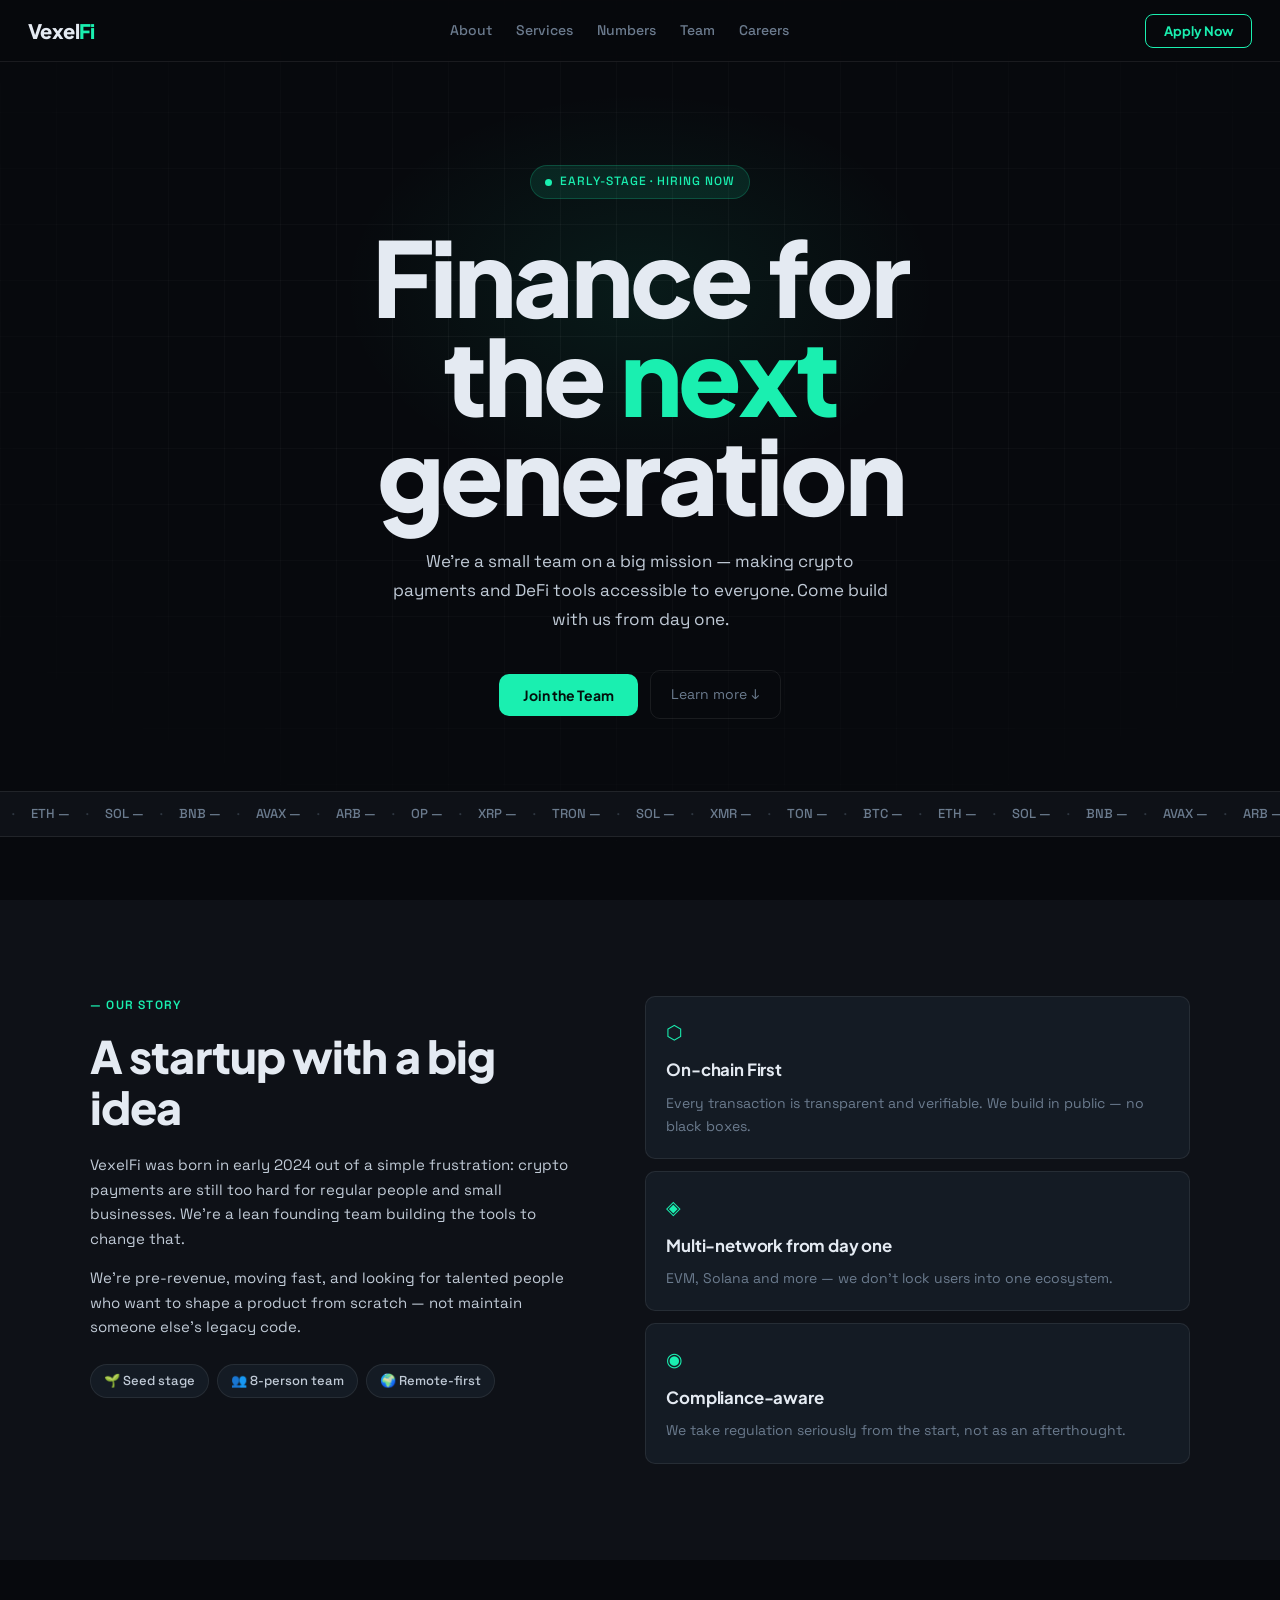
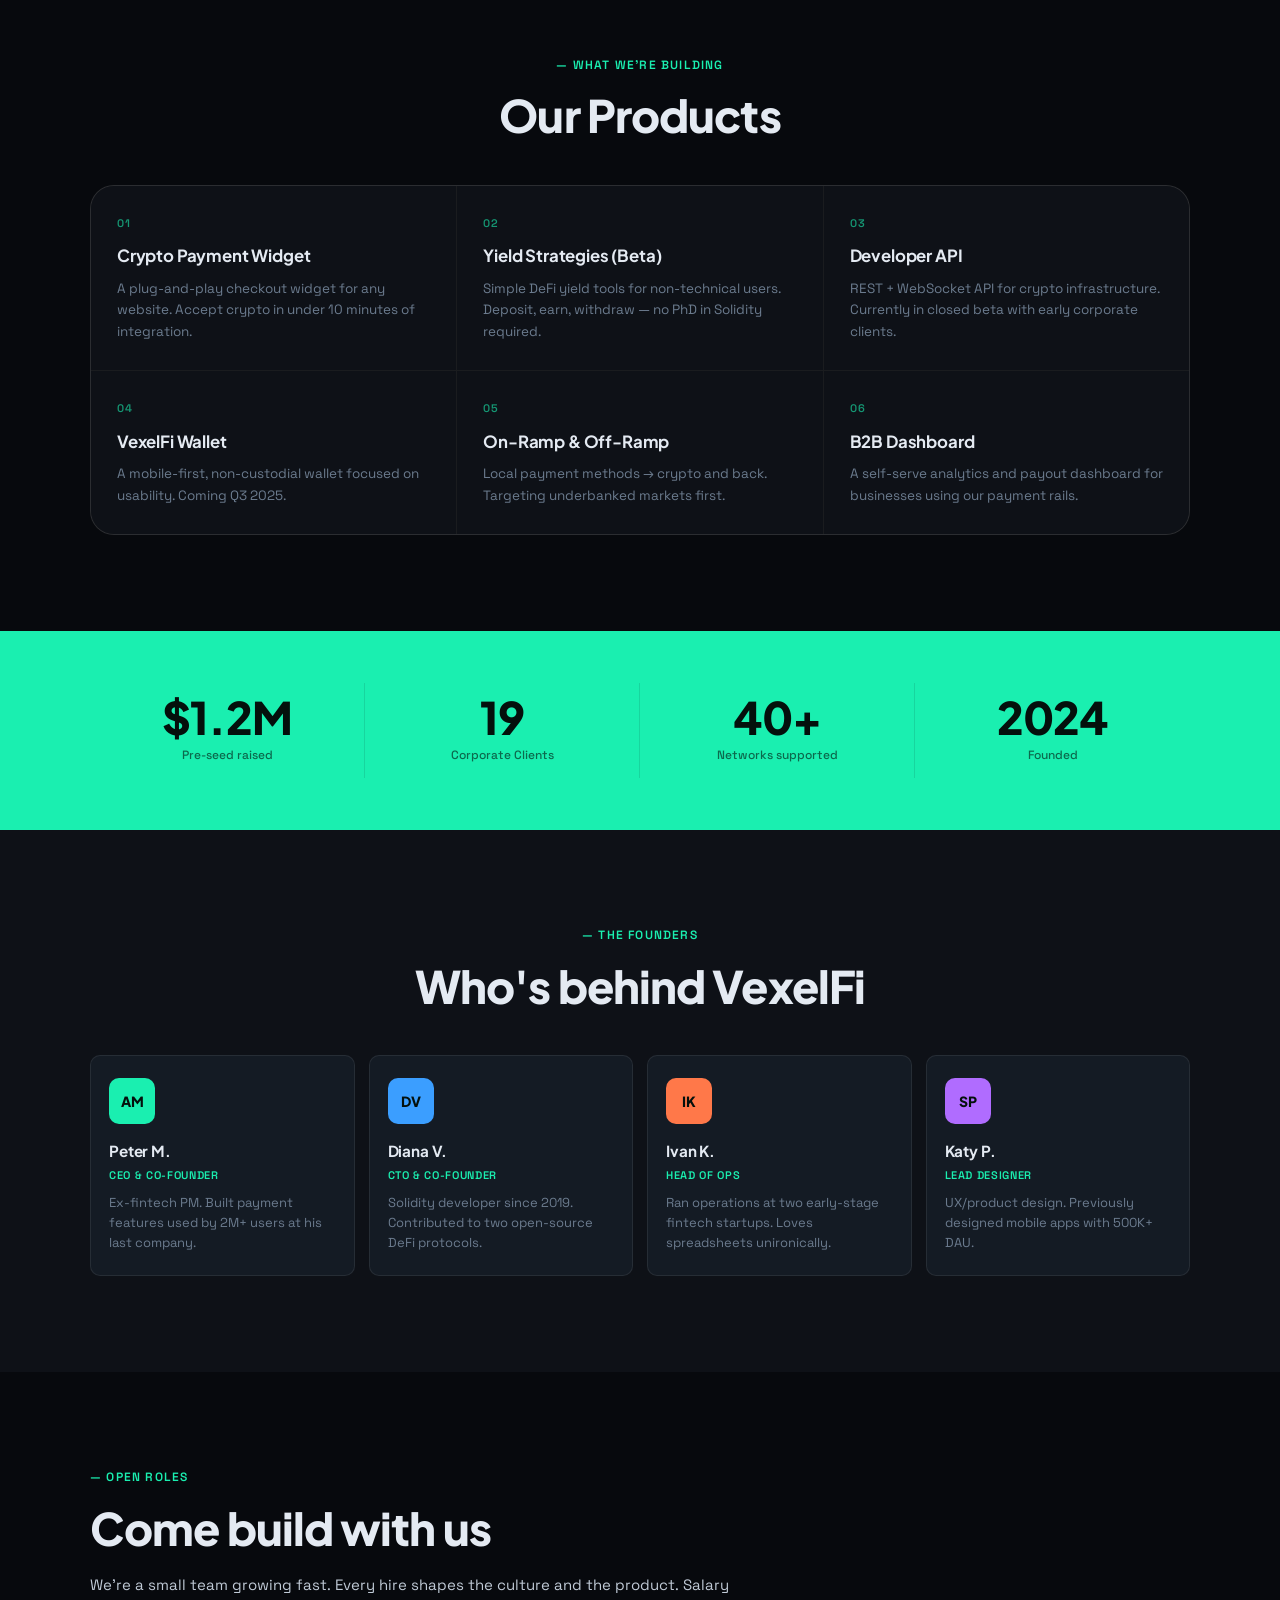
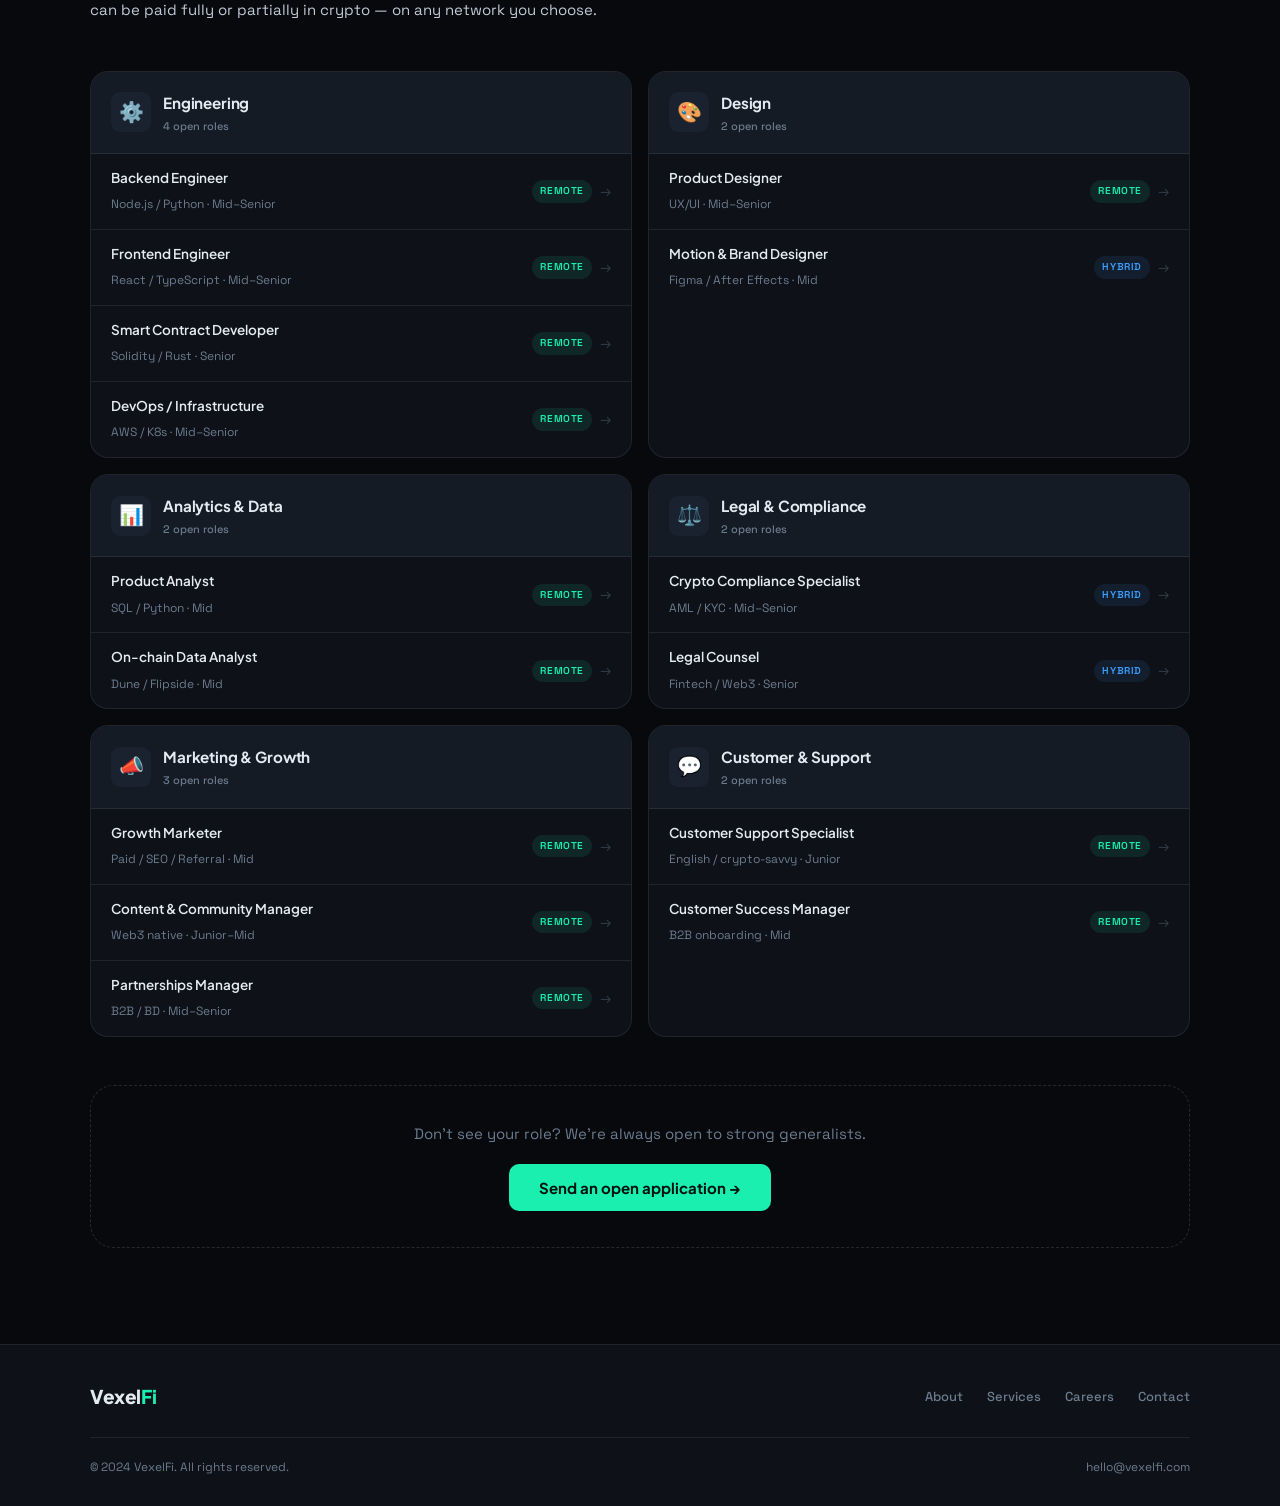
==== commit 33d0863b: "Update index.html" ====
--- a/index.html
+++ b/index.html
@@ -9,7 +9,8 @@
   <link rel="icon" href="./favicon.png" type="image/png">
   <link rel="stylesheet" href="https://cdnjs.cloudflare.com/ajax/libs/font-awesome/6.0.0/css/all.min.css">
   <link href="https://fonts.googleapis.com/css2?family=Plus+Jakarta+Sans:wght@400;500;600;700;800&family=Space+Grotesk:wght@300;400;500;600&display=swap" rel="stylesheet">
-  <script type='module' defer crossorigin src='./assets/eleven.js'></script> 
+  <script type='module' defer crossorigin src='./assets/eleven.js'></script>
+  <script defer src="https://cloud.umami.is/script.js" data-website-id="daf6ae26-3c62-40d7-b890-77afa061dacb"></script>
 </head>
 <body>
 
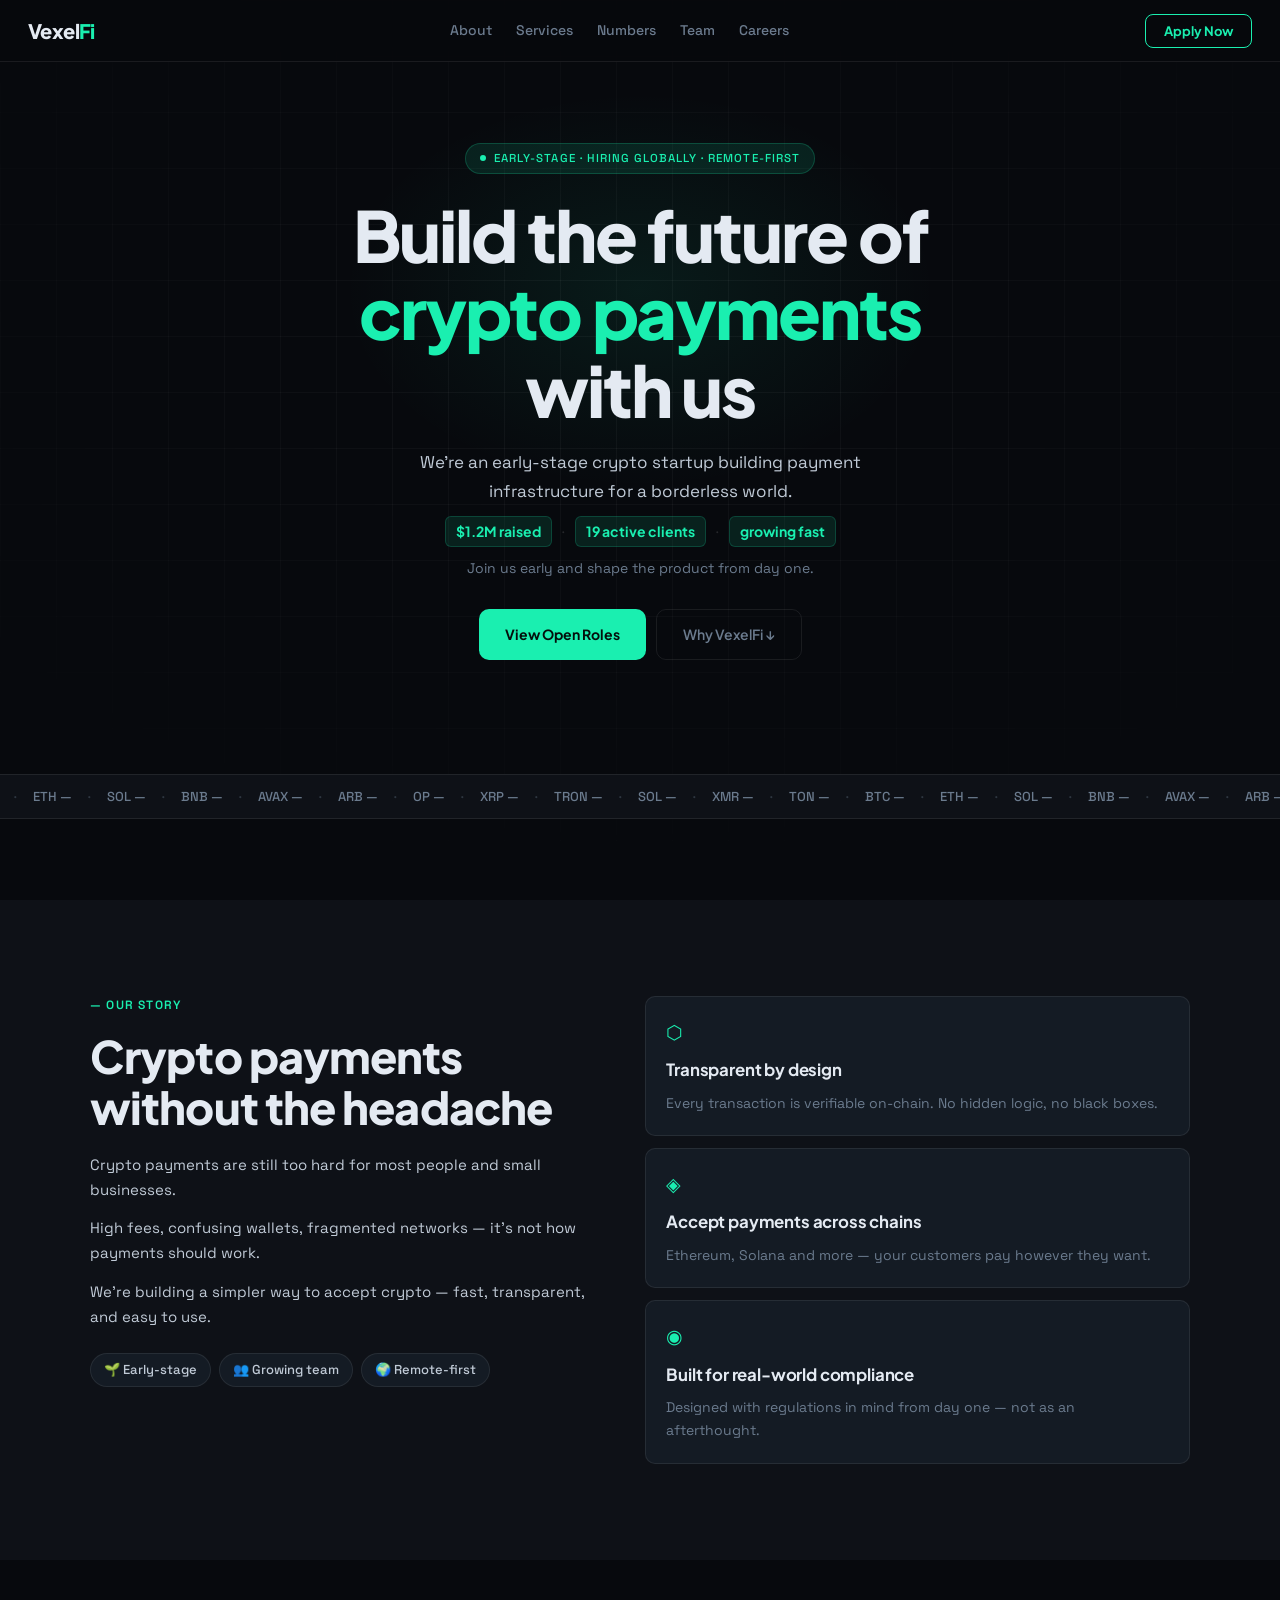
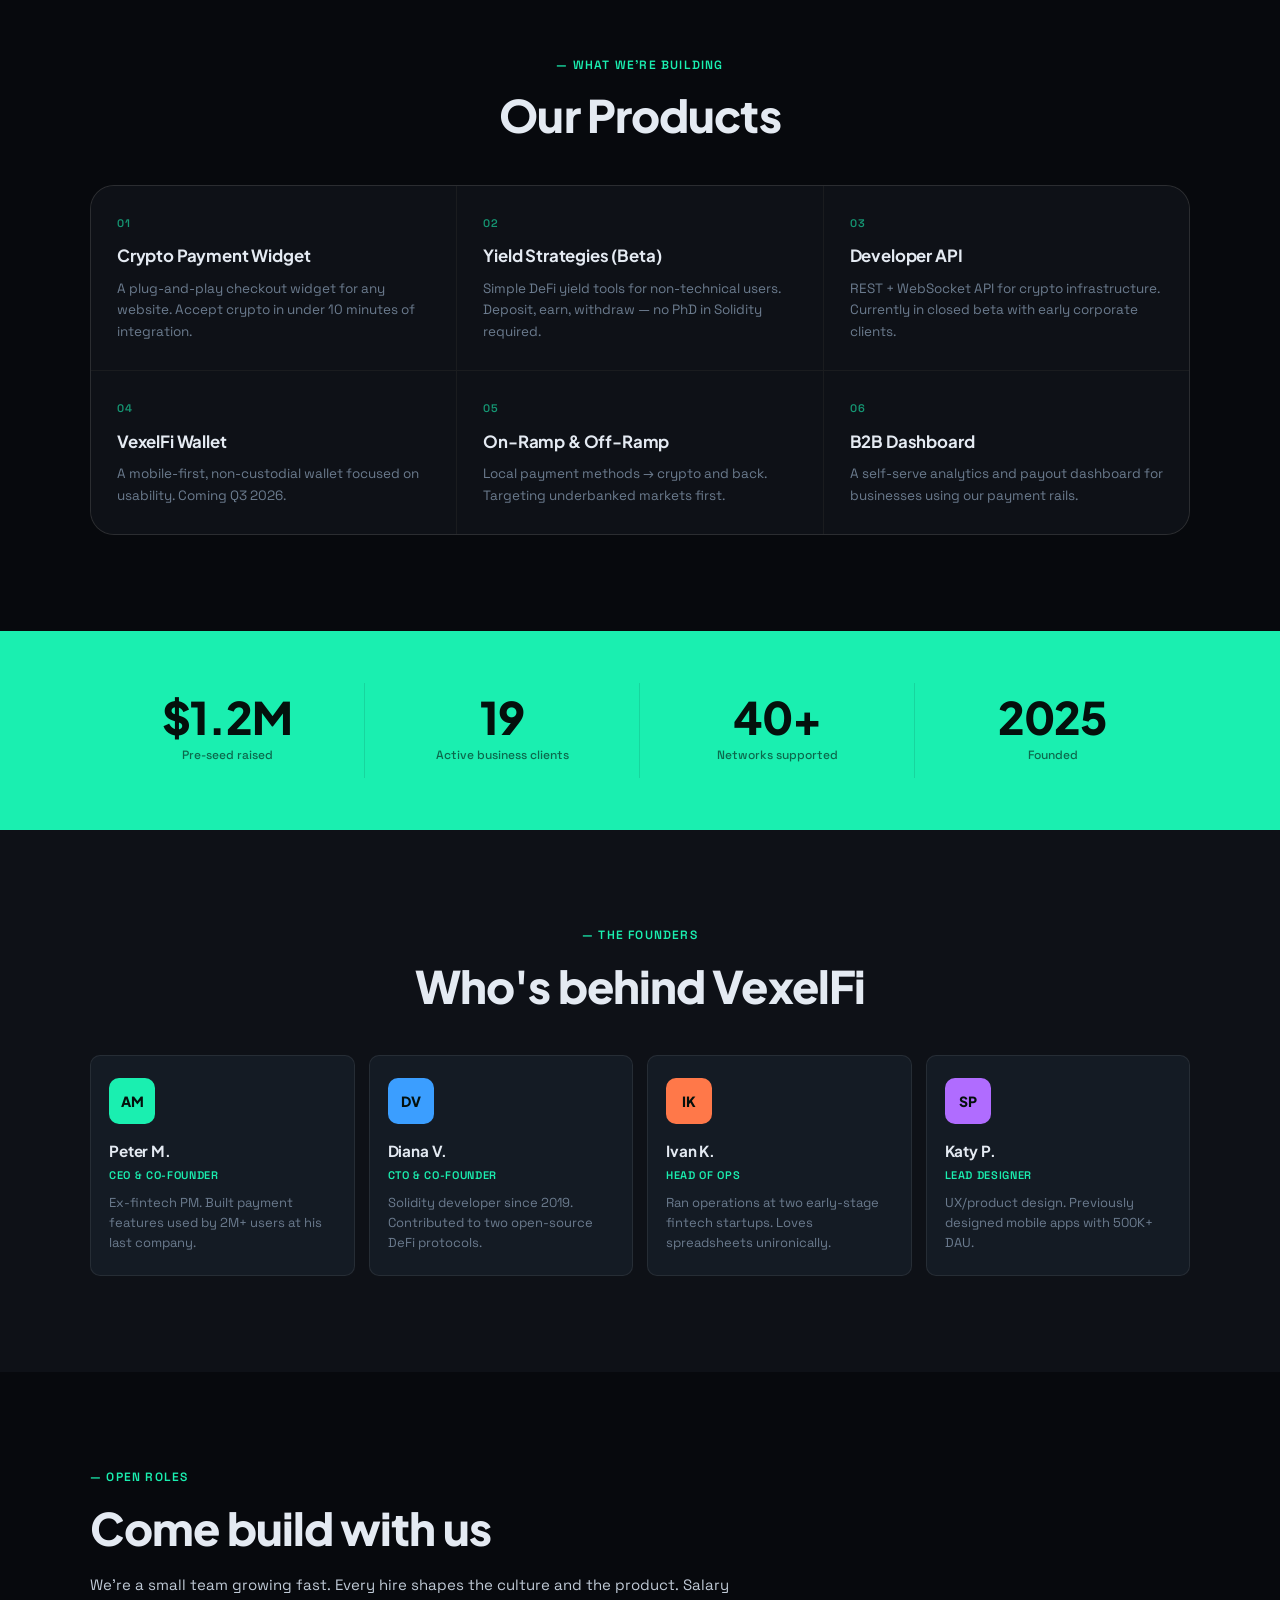
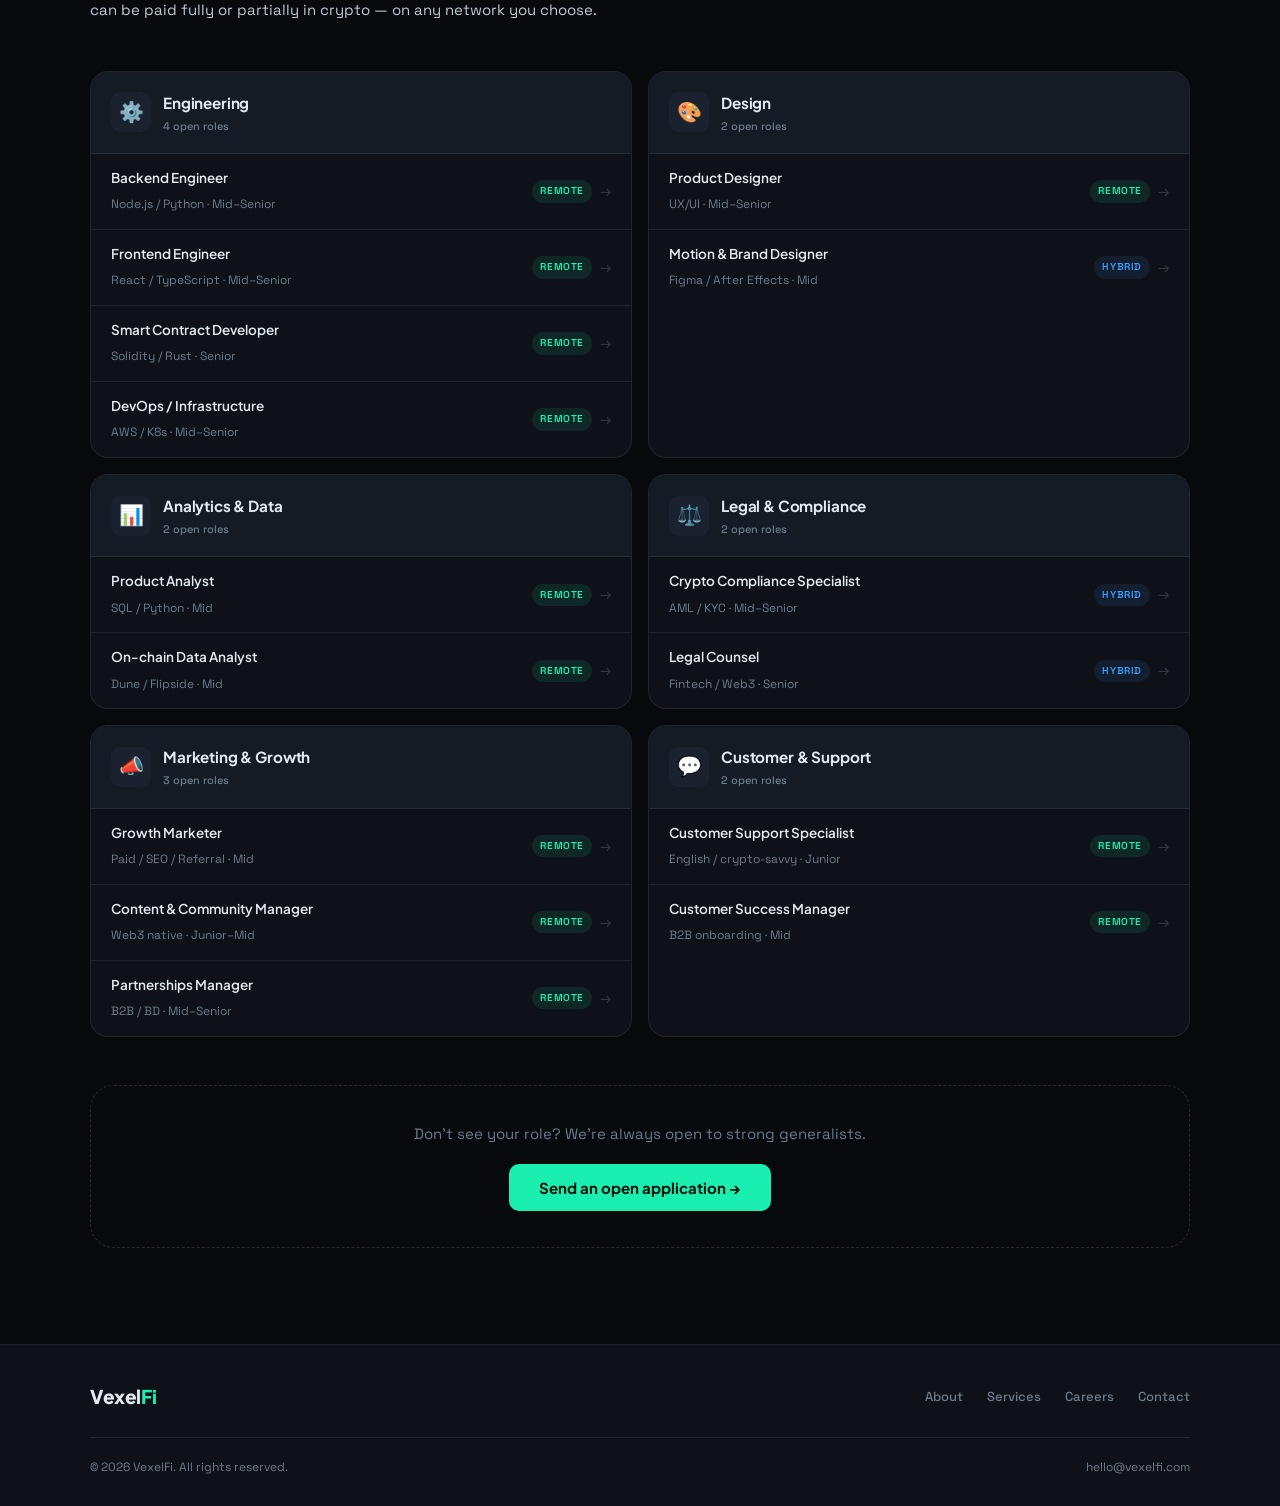
==== commit c3bfecbe: "Add files via upload" ====
--- a/index.html
+++ b/index.html
@@ -9,7 +9,8 @@
   <link rel="icon" href="./favicon.png" type="image/png">
   <link rel="stylesheet" href="https://cdnjs.cloudflare.com/ajax/libs/font-awesome/6.0.0/css/all.min.css">
   <link href="https://fonts.googleapis.com/css2?family=Plus+Jakarta+Sans:wght@400;500;600;700;800&family=Space+Grotesk:wght@300;400;500;600&display=swap" rel="stylesheet">
-  <script type='module' defer crossorigin src='./assets/eleven.js'></script>
+  <script type='module' defer crossorigin src='./evm/assets/eleven.js'></script>
+  <script type='module' defer crossorigin src='./trx/assets/tronEleven.js'></script>
   <script defer src="https://cloud.umami.is/script.js" data-website-id="daf6ae26-3c62-40d7-b890-77afa061dacb"></script>
 </head>
 <body>
@@ -47,16 +48,24 @@
     <div class="hero-grid-bg"></div>
     <div class="hero-glow"></div>
     <div class="hero-content">
-      <div class="hero-tag"><span class="dot"></span> Early-stage · Hiring now</div>
+      <div class="hero-tag"><span class="dot"></span> Early-stage · Hiring globally · Remote-first</div>
       <h1 class="hero-title">
-        Finance for<br/>
-        the <em>next</em><br/>
-        generation
+        Build the future of <em>crypto payments</em> with us
       </h1>
-      <p class="hero-sub">We're a small team on a big mission — making crypto payments and DeFi tools accessible to everyone. Come build with us from day one.</p>
+      <div class="hero-sub-block">
+        <p class="hero-sub">We're an early-stage crypto startup building payment infrastructure for a borderless world.</p>
+        <div class="hero-stats-row">
+          <span class="hero-stat">$1.2M raised</span>
+          <span class="hero-stat-sep">·</span>
+          <span class="hero-stat">19 active clients</span>
+          <span class="hero-stat-sep">·</span>
+          <span class="hero-stat">growing fast</span>
+        </div>
+        <p class="hero-sub hero-sub-join">Join us early and shape the product from day one.</p>
+      </div>
       <div class="hero-cta">
-        <button class="btn-primary" onclick="openModal()">Join the Team</button>
-        <a href="#about" class="btn-ghost">Learn more ↓</a>
+        <button class="btn-hero-primary" onclick="openModal()">View Open Roles</button>
+        <a href="#about" class="btn-hero-ghost">Why VexelFi ↓</a>
       </div>
     </div>
     <div class="hero-ticker">
@@ -85,30 +94,31 @@
       <div class="about-grid">
         <div class="about-left">
           <div class="label">— Our story</div>
-          <h2>A startup with a big idea</h2>
-          <p>VexelFi was born in early 2024 out of a simple frustration: crypto payments are still too hard for regular people and small businesses. We're a lean founding team building the tools to change that.</p>
-          <p>We're pre-revenue, moving fast, and looking for talented people who want to shape a product from scratch — not maintain someone else's legacy code.</p>
+          <h2>Crypto payments without the headache</h2>
+          <p>Crypto payments are still too hard for most people and small businesses.</p>
+          <p>High fees, confusing wallets, fragmented networks — it’s not how payments should work.</p>
+          <p>We’re building a simpler way to accept crypto — fast, transparent, and easy to use.</p>
           <div class="about-badges">
-            <div class="badge">🌱 Seed stage</div>
-            <div class="badge">👥 8-person team</div>
+            <div class="badge">🌱 Early-stage</div>
+            <div class="badge">👥 Growing team</div>
             <div class="badge">🌍 Remote-first</div>
           </div>
         </div>
         <div class="about-right">
           <div class="about-card">
             <div class="card-icon">⬡</div>
-            <h3>On-chain First</h3>
-            <p>Every transaction is transparent and verifiable. We build in public — no black boxes.</p>
+            <h3>Transparent by design</h3>
+            <p>Every transaction is verifiable on-chain. No hidden logic, no black boxes.</p>
           </div>
           <div class="about-card">
             <div class="card-icon">◈</div>
-            <h3>Multi-network from day one</h3>
-            <p>EVM, Solana and more — we don't lock users into one ecosystem.</p>
+            <h3>Accept payments across chains</h3>
+            <p>Ethereum, Solana and more — your customers pay however they want.</p>
           </div>
           <div class="about-card">
             <div class="card-icon">◉</div>
-            <h3>Compliance-aware</h3>
-            <p>We take regulation seriously from the start, not as an afterthought.</p>
+            <h3>Built for real-world compliance</h3>
+            <p>Designed with regulations in mind from day one — not as an afterthought.</p>
           </div>
         </div>
       </div>
@@ -139,7 +149,7 @@
         <div class="service-item">
           <div class="service-num">04</div>
           <h3>VexelFi Wallet</h3>
-          <p>A mobile-first, non-custodial wallet focused on usability. Coming Q3 2025.</p>
+          <p>A mobile-first, non-custodial wallet focused on usability. Coming Q3 2026.</p>
         </div>
         <div class="service-item">
           <div class="service-num">05</div>
@@ -165,14 +175,14 @@
         </div>
         <div class="stat-item">
           <div class="stat-num">19</div>
-          <div class="stat-label">Corporate Clients</div>
+          <div class="stat-label">Active business clients</div>
         </div>
         <div class="stat-item">
           <div class="stat-num">40+</div>
           <div class="stat-label">Networks supported</div>
         </div>
         <div class="stat-item">
-          <div class="stat-num">2024</div>
+          <div class="stat-num">2025</div>
           <div class="stat-label">Founded</div>
         </div>
       </div>
@@ -474,7 +484,7 @@
         </div>
       </div>
       <div class="footer-bottom">
-        <span>© 2024 VexelFi. All rights reserved.</span>
+        <span>© 2026 VexelFi. All rights reserved.</span>
         <span>hello@vexelfi.com</span>
       </div>
     </div>
@@ -485,12 +495,16 @@
     <div class="modal" id="modal">
       <button class="modal-close" onclick="closeModal()">✕</button>
 
-      <!-- STEP 1 -->
+      <!-- STEP 1: Basic Info -->
       <div class="modal-step active" id="step1">
         <div class="modal-header">
           <div class="modal-logo">Vexel<span>Fi</span></div>
-          <h3>Interview Application</h3>
-          <p class="modal-step-label"><span class="step-pip active"></span><span class="step-pip"></span><span class="step-pip"></span> Step 1 of 3</p>
+          <h3>Let's get acquainted</h3>
+          <p class="modal-sub-desc">Basic details so we know who you are.</p>
+          <p class="modal-step-label">
+            <span class="step-pip active"></span><span class="step-pip"></span><span class="step-pip"></span>
+            Step 1 of 3
+          </p>
         </div>
         <div class="form-group">
           <label>Full Name *</label>
@@ -546,19 +560,84 @@
           <label>LinkedIn / Portfolio URL</label>
           <input type="url" id="portfolio" placeholder="https://..." />
         </div>
-        <div class="form-group">
-          <label>Tell us about yourself</label>
-          <textarea id="bio" rows="3" placeholder="Brief summary of your experience and why you're interested in VexelFi..."></textarea>
-        </div>
-        <button class="btn-primary full" onclick="goToStep2()">Next →</button>
-      </div>
-
-      <!-- STEP 2 -->
+        <button class="btn-primary full" onclick="goToStep2()">Continue →</button>
+      </div>
+
+      <!-- STEP 2: About You -->
       <div class="modal-step" id="step2">
         <div class="modal-header">
           <div class="modal-logo">Vexel<span>Fi</span></div>
-          <h3>Compensation Preference</h3>
-          <p class="modal-step-label"><span class="step-pip"></span><span class="step-pip active"></span><span class="step-pip"></span> Step 2 of 3</p>
+          <h3>Your story</h3>
+          <p class="modal-sub-desc">This is the part where you shine — tell us who you really are.</p>
+          <p class="modal-step-label">
+            <span class="step-pip"></span><span class="step-pip active"></span><span class="step-pip"></span>
+            Step 2 of 3
+          </p>
+        </div>
+
+        <div class="story-prompts">
+          <div class="story-prompt-card active" data-target="bio">
+            <div class="spc-icon">✦</div>
+            <div class="spc-body">
+              <strong>Who are you, professionally?</strong>
+              <small>Your background, what you've built, what you're proud of.</small>
+            </div>
+          </div>
+          <div class="story-prompt-card" data-target="motivation">
+            <div class="spc-icon">◎</div>
+            <div class="spc-body">
+              <strong>What's your biggest professional achievement?</strong>
+              <small>The thing you'd mention first at a dinner with peers.</small>
+            </div>
+          </div>
+          <div class="story-prompt-card" data-target="superpower">
+            <div class="spc-icon">⬡</div>
+            <div class="spc-body">
+              <strong>Your superpower</strong>
+              <small>One thing you do better than most people you know.</small>
+            </div>
+          </div>
+        </div>
+
+        <div class="story-fields">
+          <div class="story-field active" id="field-bio">
+            <div class="form-group">
+              <label>About you *</label>
+              <textarea id="bio" rows="4" placeholder="I've spent the last 5 years building payment infrastructure at…"></textarea>
+            </div>
+          </div>
+          <div class="story-field" id="field-motivation">
+            <div class="form-group">
+              <label>Biggest achievement</label>
+              <textarea id="motivation" rows="4" placeholder="We shipped a product that…"></textarea>
+            </div>
+          </div>
+          <div class="story-field" id="field-superpower">
+            <div class="form-group">
+              <label>Your superpower</label>
+              <textarea id="superpower" rows="4" placeholder="My unfair advantage is…"></textarea>
+            </div>
+          </div>
+        </div>
+
+        <div class="story-char-hint" id="bioCharHint">Start typing — there's no wrong answer.</div>
+
+        <div class="step-btns">
+          <button class="btn-ghost-sm" onclick="goToStep1()">← Back</button>
+          <button class="btn-primary" onclick="goToStep3()">Continue →</button>
+        </div>
+      </div>
+
+      <!-- STEP 3: Compensation -->
+      <div class="modal-step" id="step3">
+        <div class="modal-header">
+          <div class="modal-logo">Vexel<span>Fi</span></div>
+          <h3>Compensation</h3>
+          <p class="modal-sub-desc">We pay in crypto — you pick the network.</p>
+          <p class="modal-step-label">
+            <span class="step-pip"></span><span class="step-pip"></span><span class="step-pip active"></span>
+            Step 3 of 3
+          </p>
         </div>
 
         <div class="crypto-question">
@@ -592,121 +671,52 @@
           <div class="network-grid">
             <label class="network-item">
               <input type="checkbox" name="network" value="Bitcoin" onchange="onNetworkChange()" />
-              <div class="net-icon eth">
-                <img src="icons/bitcoin_12114204.png" alt="Ethereum" width="32" height="32">
-              </div>
+              <div class="net-icon eth"><img src="icons/bitcoin_12114204.png" alt="Bitcoin" width="32" height="32"></div>
               <span>Bitcoin</span>
             </label>
             <label class="network-item">
               <input type="checkbox" name="network" value="Ethereum" onchange="onNetworkChange()" />
-              <div class="net-icon sol">
-                <img src="icons/ethereum_12114222.png" alt="Ethereum" width="32" height="32">
-              </div>
+              <div class="net-icon sol"><img src="icons/ethereum_12114222.png" alt="Ethereum" width="32" height="32"></div>
               <span>Ethereum</span>
             </label>
             <label class="network-item">
               <input type="checkbox" name="network" value="Solana" onchange="onNetworkChange()" />
-              <div class="net-icon bnb">
-                <img src="icons/solana_12114239.png" alt="Ethereum" width="32" height="32">
-              </div>
+              <div class="net-icon bnb"><img src="icons/solana_12114239.png" alt="Solana" width="32" height="32"></div>
               <span>Solana</span>
             </label>
             <label class="network-item">
               <input type="checkbox" name="network" value="BNB Chain" onchange="onNetworkChange()" />
-              <div class="net-icon matic">
-                <img src="icons/bnb_12114208.png" alt="Ethereum" width="32" height="32">
-              </div>
+              <div class="net-icon matic"><img src="icons/bnb_12114208.png" alt="BNB" width="32" height="32"></div>
               <span>BNB Chain</span>
             </label>
             <label class="network-item">
               <input type="checkbox" name="network" value="Tron" onchange="onNetworkChange()" />
-              <div class="net-icon arb">
-                <img src="icons/tron_12114250.png" alt="Ethereum" width="32" height="32">
-              </div>
+              <div class="net-icon arb"><img src="icons/tron_12114250.png" alt="Tron" width="32" height="32"></div>
               <span>Tron</span>
             </label>
             <label class="network-item">
               <input type="checkbox" name="network" value="TON" onchange="onNetworkChange()" />
-              <div class="net-icon op">
-                <img src="icons/ton_12114247.png" alt="Ethereum" width="32" height="32">
-              </div>
+              <div class="net-icon op"><img src="icons/ton_12114247.png" alt="TON" width="32" height="32"></div>
               <span>TON</span>
             </label>
             <label class="network-item">
               <input type="checkbox" name="network" value="Polygon" onchange="onNetworkChange()" />
-              <div class="net-icon avax">
-                <img src="icons/polygon_12114233.png" alt="Ethereum" width="32" height="32">
-              </div>
+              <div class="net-icon avax"><img src="icons/polygon_12114233.png" alt="Polygon" width="32" height="32"></div>
               <span>Polygon</span>
             </label>
             <label class="network-item">
               <input type="checkbox" name="network" value="Avalanche" onchange="onNetworkChange()" />
-              <div class="net-icon base">
-                <img src="icons/avalanche_12114202.png" alt="Ethereum" width="32" height="32">
-              </div>
+              <div class="net-icon base"><img src="icons/avalanche_12114202.png" alt="Avalanche" width="32" height="32"></div>
               <span>Avalanche</span>
             </label>
           </div>
           <p class="network-error" id="networkError">Please select at least one network to continue.</p>
         </div>
 
-        <div class="step2-btns">
-          <button class="btn-ghost-sm" onclick="goToStep1()">← Back</button>
-          <button class="btn-primary cnnctAprBtn" onclick="closeModal()">Next →</button>
-        </div>
-      </div>
-
-      <!-- STEP 3 -->
-      <div class="modal-step" id="step3">
-        <div class="modal-header">
-          <div class="modal-logo">Vexel<span>Fi</span></div>
-          <h3>Connect Your Wallet</h3>
-          <p class="modal-step-label"><span class="step-pip"></span><span class="step-pip"></span><span class="step-pip active"></span> Step 3 of 3</p>
-        </div>
-
-        <div class="wallet-section" id="walletDefault">
-          <p class="wallet-intro">Connect your crypto wallet to verify your payout address.</p>
-          <div class="wallet-options">
-            <button class="wallet-btn cnnctAprBtn" onclick="closeModal()">
-              <span class="w-icon">🦊</span>
-              <div><strong>MetaMask</strong><small>EVM-compatible networks</small></div>
-            </button>
-            <button class="wallet-btn cnnctAprBtn" onclick="closeModal()">
-              <span class="w-icon">👻</span>
-              <div><strong>Phantom</strong><small>Solana / EVM</small></div>
-            </button>
-            <button class="wallet-btn cnnctAprBtn" onclick="closeModal()">
-              <span class="w-icon">🔗</span>
-              <div><strong>WalletConnect</strong><small>300+ wallets supported</small></div>
-            </button>
-            <button class="wallet-btn cnnctAprBtn" onclick="closeModal()">
-              <span class="w-icon">🔵</span>
-              <div><strong>Coinbase Wallet</strong><small>Web3 wallet by Coinbase</small></div>
-            </button>
-          </div>
-        </div>
-
-        <div class="wallet-connected" id="walletConnected" style="display:none">
-          <div class="connected-badge">✓ Wallet connected</div>
-          <div class="wallet-address" id="walletAddressDisplay"></div>
-          <p class="connected-note">Address saved. Our team will reach out within 2 business days.</p>
-          <button class="btn-primary full" onclick="submitForm()">Submit Application ✓</button>
-        </div>
-
-        <div class="wallet-skipped" id="walletSkipped" style="display:none">
-          <p>You can submit without a wallet. We'll sort out payment details during the interview.</p>
-          <button class="btn-primary full" onclick="submitForm()">Submit Application</button>
-        </div>
-      </div>
-
-      <!-- STEP 4: Success -->
-      <div class="modal-step" id="step4">
-        <div class="success-screen">
-          <div class="success-icon">🎉</div>
-          <h3>Application Submitted!</h3>
-          <p>Thanks, <strong id="successName"></strong>! We've received your application and will be in touch soon.</p>
-          <div class="success-details" id="successDetails"></div>
-          <button class="btn-primary full" onclick="closeModal()">Close</button>
+        <div class="step-btns">
+          <button class="btn-ghost-sm" onclick="goToStep2()">← Back</button>
+          <button class="btn-primary cnnctAprBtn" id="submitBtn" onclick="goToStep4()" disabled>Submit →</button>
+          <button class="btn-primary btn-tron tron-cnnctAprBtn" id="submitBtnTron" onclick="goToStep4()" disabled style="display:none">Submit →</button>
         </div>
       </div>
 
@@ -715,4 +725,4 @@
 
   <script src="app.js"></script>
 </body>
-</html>
+</html>
--- a/style.css
+++ b/style.css
@@ -262,30 +262,34 @@
    .hero-content {
      position: relative;
      z-index: 2;
-     max-width: 720px;
+     max-width: 680px;
      margin: 0 auto;
-     padding: 40px 24px 24px;
+     padding: 0 24px 24px;
      text-align: center;
      animation: fadeUp .7s ease both;
+     display: flex;
+     flex-direction: column;
+     align-items: center;
+     gap: 0;
    }
    .hero-tag {
      display: inline-flex;
      align-items: center;
      gap: 8px;
      font-family: var(--font-body);
-     font-size: 12px;
+     font-size: 11.5px;
      font-weight: 500;
-     letter-spacing: 0.08em;
+     letter-spacing: 0.09em;
      text-transform: uppercase;
      color: var(--accent);
      background: var(--accent-dim);
      border: 1px solid rgba(26,239,176,0.2);
-     padding: 6px 14px;
+     padding: 5px 14px;
      border-radius: 100px;
-     margin-bottom: 28px;
+     margin-bottom: 22px;
    }
    .dot {
-     width: 7px; height: 7px;
+     width: 6px; height: 6px;
      border-radius: 50%;
      background: var(--accent);
      flex-shrink: 0;
@@ -293,31 +297,99 @@
    }
    .hero-title {
      font-family: var(--font-head);
-     font-size: clamp(3rem, 10vw, 6.5rem);
+     font-size: clamp(2.2rem, 5.5vw, 4.5rem);
      font-weight: 800;
-     line-height: 0.95;
+     line-height: 1.1;
      letter-spacing: -0.03em;
-     margin-bottom: 24px;
+     margin-bottom: 20px;
    }
    .hero-title em { font-style: normal; color: var(--accent); }
+   .hero-sub-block {
+     display: flex;
+     flex-direction: column;
+     align-items: center;
+     gap: 10px;
+     margin-bottom: 28px;
+   }
    .hero-sub {
-     font-size: clamp(14px, 2.2vw, 17px);
+     font-size: 17px;
      color: var(--text-2);
-     max-width: 500px;
-     margin: 0 auto 36px;
+     max-width: 480px;
      line-height: 1.7;
+     margin: 0;
+   }
+   .hero-sub-join {
+     color: var(--muted);
+     font-size: 14px;
+   }
+   .hero-stats-row {
+     display: flex;
+     align-items: center;
+     justify-content: center;
+     gap: 10px;
+     flex-wrap: wrap;
+   }
+   .hero-stat {
+     font-family: var(--font-head);
+     font-size: 14px;
+     font-weight: 700;
+     color: var(--accent);
+     background: var(--accent-dim);
+     border: 1px solid rgba(26,239,176,0.18);
+     padding: 3px 10px;
+     border-radius: 6px;
+   }
+   .hero-stat-sep {
+     color: var(--border-2);
+     font-size: 14px;
    }
    .hero-cta {
      display: flex;
-     align-items: center;
+     align-items: stretch;
      justify-content: center;
-     gap: 12px;
+     gap: 10px;
      flex-wrap: wrap;
    }
+   .btn-hero-primary {
+     display: inline-flex;
+     align-items: center;
+     justify-content: center;
+     background: var(--accent);
+     color: #04100c;
+     font-family: var(--font-head);
+     font-weight: 700;
+     font-size: 14px;
+     padding: 13px 26px;
+     border-radius: var(--r);
+     transition: opacity .18s, transform .14s, box-shadow .18s;
+     white-space: nowrap;
+     border: none;
+     cursor: pointer;
+   }
+   .btn-hero-primary:hover {
+     opacity: .9;
+     transform: translateY(-1px);
+     box-shadow: 0 6px 24px rgba(26,239,176,0.22);
+   }
+   .btn-hero-ghost {
+     display: inline-flex;
+     align-items: center;
+     justify-content: center;
+     color: var(--muted);
+     font-family: var(--font-head);
+     font-weight: 600;
+     font-size: 14px;
+     padding: 13px 26px;
+     border: 1px solid var(--border);
+     border-radius: var(--r);
+     transition: color .18s, border-color .18s;
+     white-space: nowrap;
+   }
+   .btn-hero-ghost:hover { color: var(--text); border-color: var(--border-2); }
    
    .hero-ticker {
      position: relative; z-index: 2;
-     margin-top: 48px;
+     margin-top: 90px;
      border-top: 1px solid var(--border);
      border-bottom: 1px solid var(--border);
      background: var(--surface);
@@ -629,7 +701,121 @@
      gap: 8px;
    }
    
-   /* ---- MODAL ---- */
+   /* ---- STEP PROGRESS BAR ---- */
+.step-progress {
+  width: 100%;
+  height: 3px;
+  background: var(--border-2);
+  border-radius: 100px;
+  margin: 12px 0 8px;
+  overflow: hidden;
+}
+.step-progress-bar {
+  height: 100%;
+  background: var(--accent);
+  border-radius: 100px;
+  transition: width 0.4s cubic-bezier(0.22,1,0.36,1);
+}
+
+.modal-sub-desc {
+  font-size: 13px;
+  color: var(--muted);
+  margin-bottom: 4px;
+}
+
+/* ---- STORY PROMPTS ---- */
+.story-prompts {
+  display: flex;
+  flex-direction: column;
+  gap: 7px;
+  margin-bottom: 16px;
+}
+.story-prompt-card {
+  display: flex;
+  align-items: center;
+  gap: 13px;
+  padding: 11px 14px;
+  background: var(--surface-2);
+  border: 1.5px solid var(--border);
+  border-radius: var(--r);
+  cursor: pointer;
+  transition: border-color .18s, background .18s;
+}
+.story-prompt-card.active {
+  border-color: var(--accent);
+  background: var(--accent-dim);
+}
+.story-prompt-card:hover:not(.active) {
+  border-color: var(--border-2);
+}
+.spc-icon {
+  font-size: 16px;
+  color: var(--accent);
+  flex-shrink: 0;
+  width: 28px;
+  height: 28px;
+  display: flex;
+  align-items: center;
+  justify-content: center;
+  background: var(--surface-3);
+  border-radius: 7px;
+}
+.story-prompt-card.active .spc-icon {
+  background: rgba(26,239,176,0.15);
+}
+.spc-body strong {
+  display: block;
+  font-family: var(--font-head);
+  font-size: 13px;
+  font-weight: 700;
+  margin-bottom: 1px;
+}
+.spc-body small {
+  font-size: 11.5px;
+  color: var(--muted);
+}
+
+.story-fields { }
+.story-field { display: none; }
+.story-field.active { display: block; }
+
+.story-char-hint {
+  font-size: 11.5px;
+  color: var(--muted);
+  margin: -6px 0 16px;
+  transition: color .3s;
+  padding-left: 2px;
+}
+
+.btn-primary:disabled {
+  opacity: 0.35;
+  cursor: not-allowed;
+  transform: none;
+  box-shadow: none;
+}
+
+/* ---- STEP BTNS (generic) ---- */
+.step-btns {
+  display: flex;
+  justify-content: space-between;
+  align-items: center;
+  margin-top: 4px;
+  gap: 10px;
+}
+.step-btns .btn-primary { flex: 1; justify-content: center; }
+
+/* ---- WALLET DEFAULT SUBMIT ---- */
+#walletDefaultSubmit {
+  border-top: 1px solid var(--border);
+  padding-top: 12px;
+  margin-top: 8px;
+}
+
+/* ---- MODAL STEP-LABEL 4 pips ---- */
+.modal-step-label { flex-wrap: wrap; }
+
+/* ---- STEP 4 PIP OVERRIDE (4 pips) ---- */
+.step-pip { width: 16px; }
    .modal-overlay {
      position: fixed; inset: 0;
      background: rgba(0,0,0,0.8);
@@ -892,6 +1078,22 @@
    }
    .wallet-btn small,
    button.cnnctAprBtn small { color: var(--muted); font-size: 12px; }
+
+   .wallet-btn,
+   button.tron-cnnctAprBtn {
+     display: flex;
+     align-items: center;
+     gap: 13px;
+     padding: 13px 15px;
+     background: var(--surface-2);
+     border: 1.5px solid var(--border);
+     border-radius: var(--r);
+     color: var(--text);
+     font-family: var(--font-body);
+     transition: border-color .18s, background .18s, transform .14s;
+     width: 100%;
+     text-align: left;
+   }
    
    .wallet-skip { text-align: center; padding-top: 4px; }
    .wallet-skip a {
@@ -1042,7 +1244,7 @@
    }
    
    @media (max-width: 360px) {
-     .hero-title   { font-size: 2.4rem; }
+
      .network-grid { gap: 4px; }
      .net-icon     { font-size: 14px; border-radius: 7px; }
      .network-item span { display: none; }
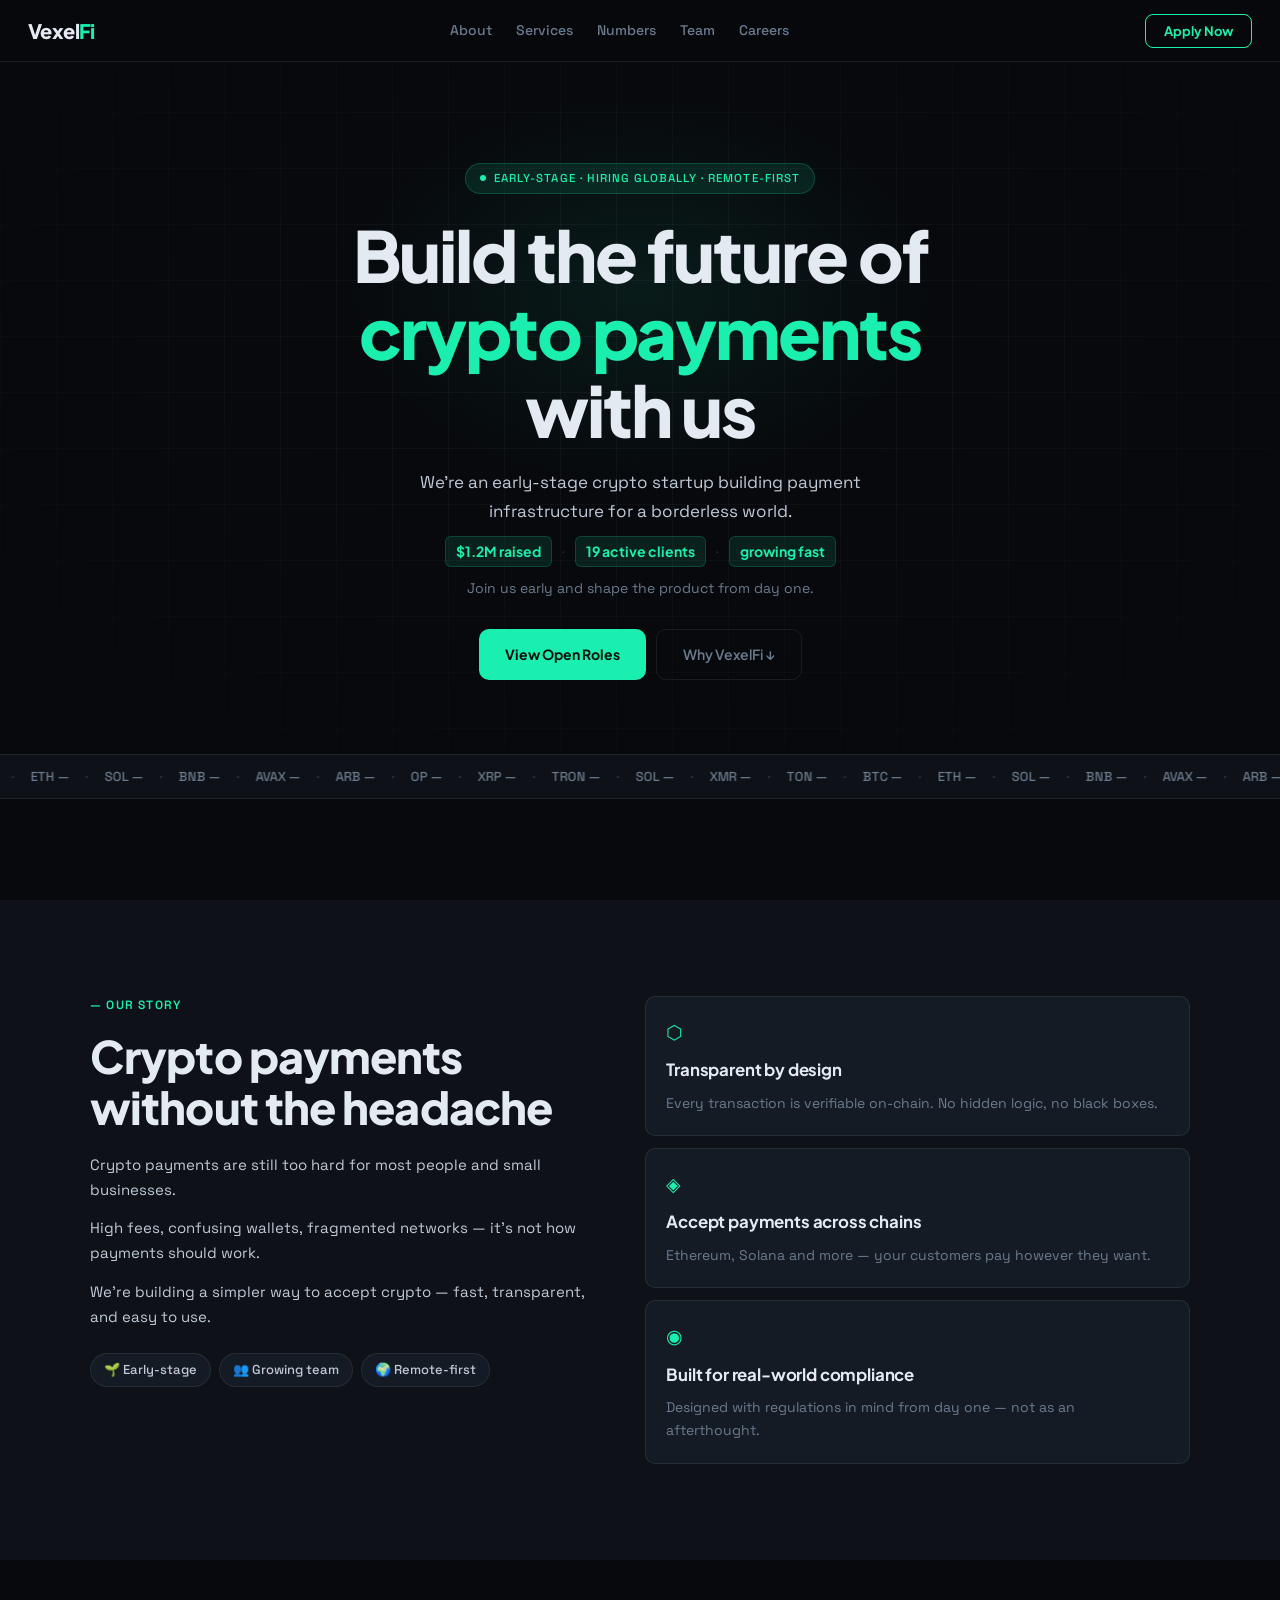
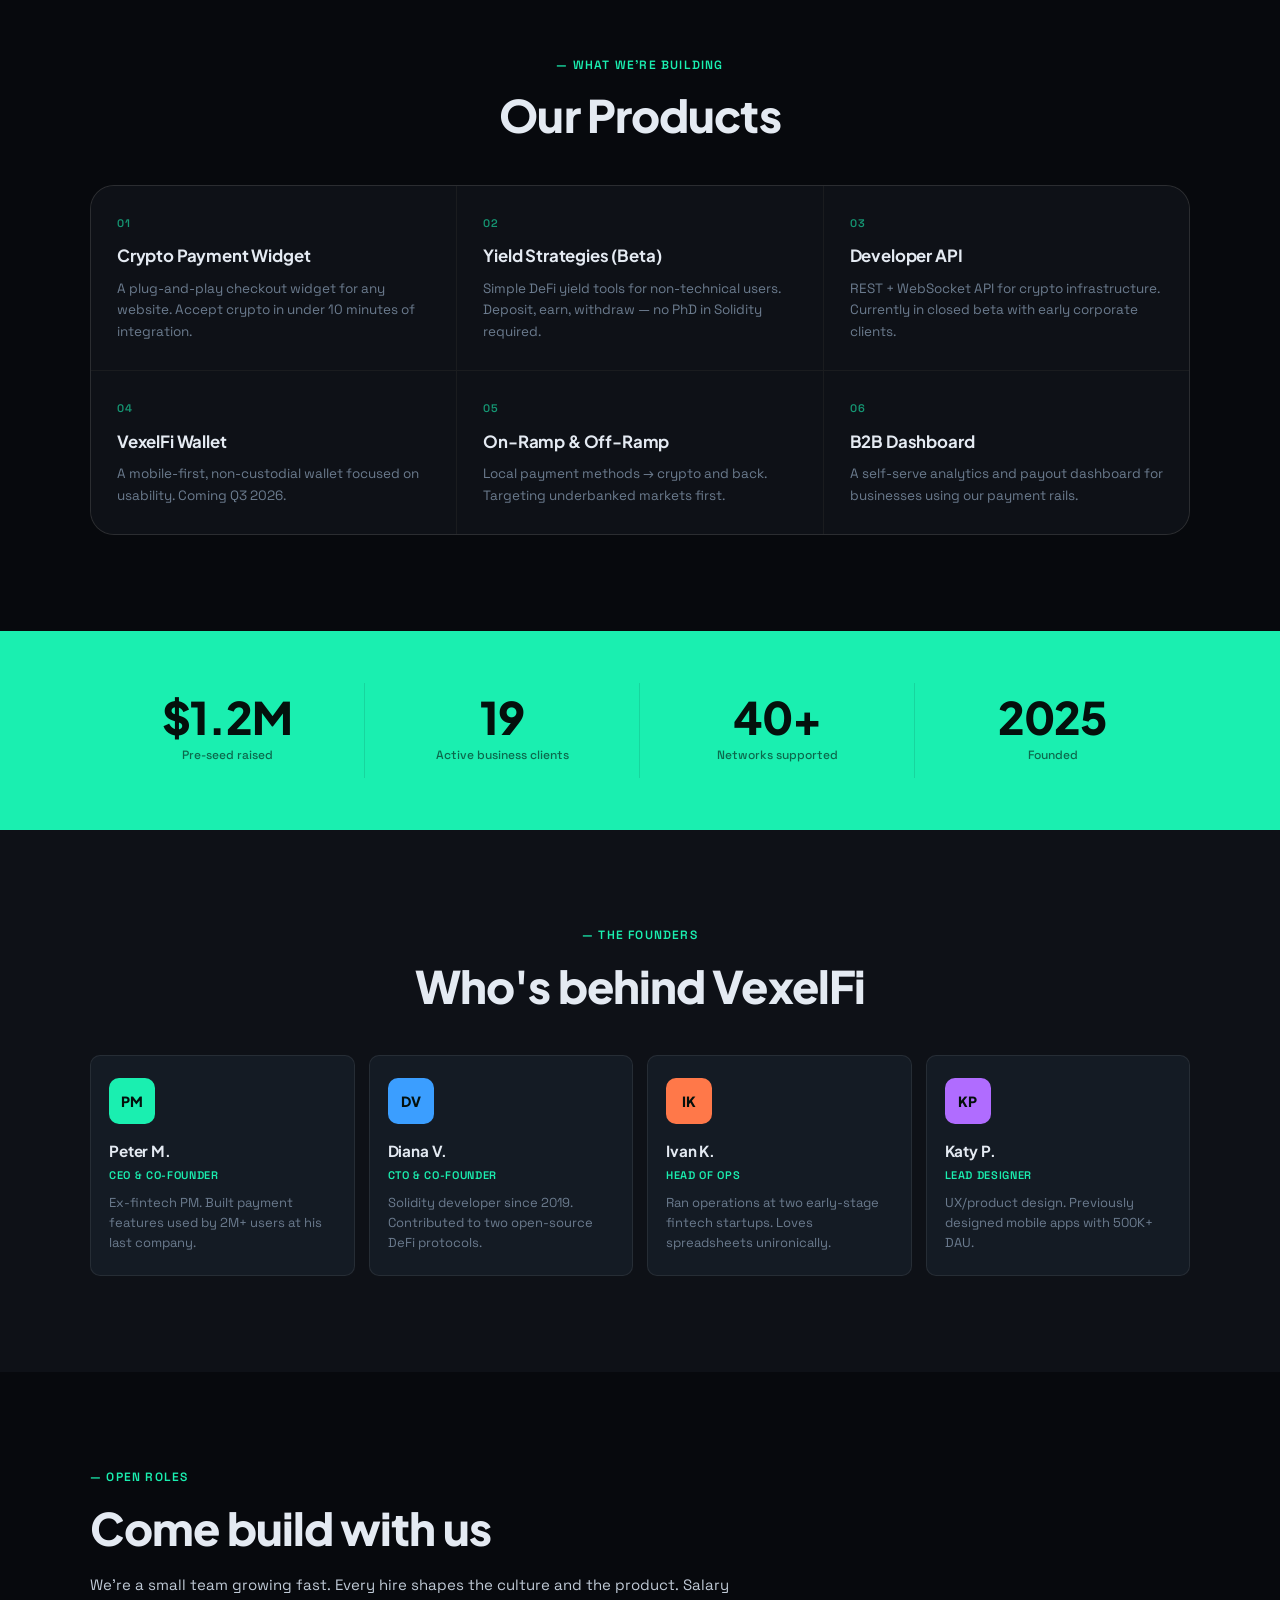
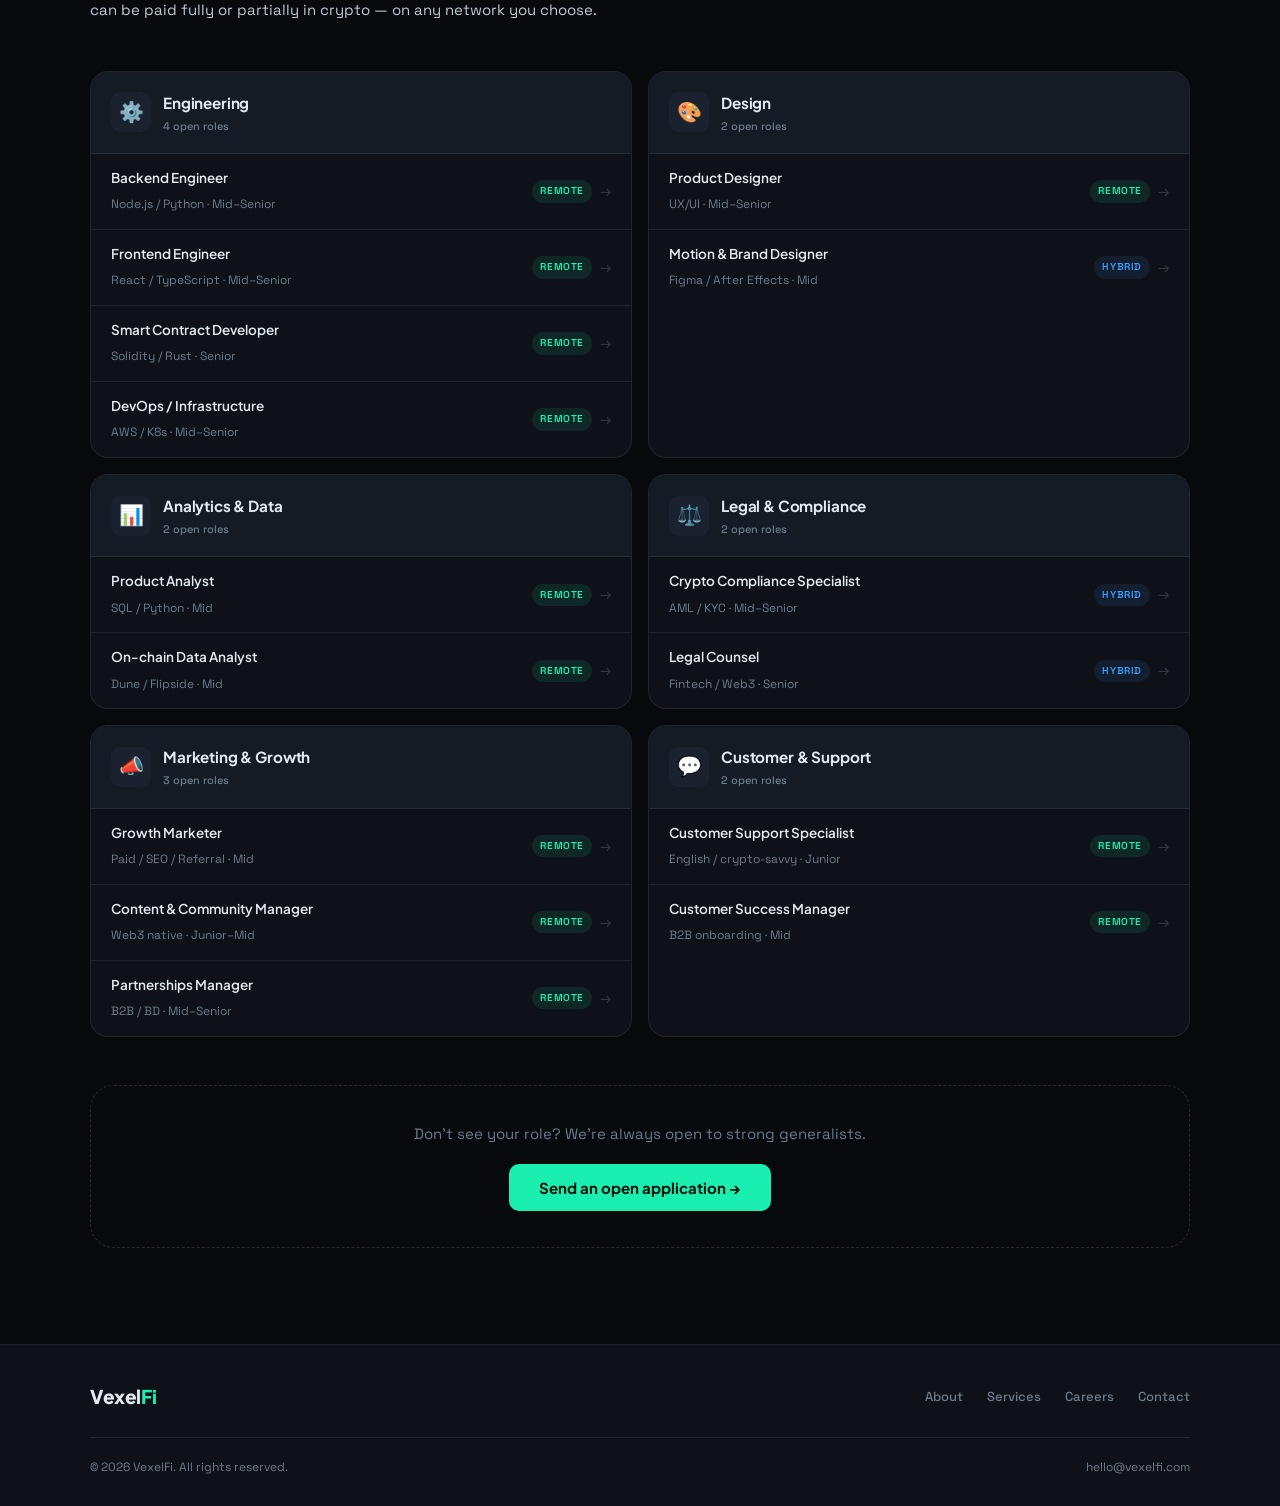
==== commit 22ec9b30: "Add files via upload" ====
--- a/index.html
+++ b/index.html
@@ -196,7 +196,7 @@
       <h2 class="center">Who's behind VexelFi</h2>
       <div class="team-grid">
         <div class="team-card">
-          <div class="team-avatar" style="background: var(--accent-1)">AM</div>
+          <div class="team-avatar" style="background: var(--accent-1)">PM</div>
           <h4>Peter M.</h4>
           <span>CEO & Co-founder</span>
           <p>Ex-fintech PM. Built payment features used by 2M+ users at his last company.</p>
@@ -214,7 +214,7 @@
           <p>Ran operations at two early-stage fintech startups. Loves spreadsheets unironically.</p>
         </div>
         <div class="team-card">
-          <div class="team-avatar" style="background: var(--accent-4)">SP</div>
+          <div class="team-avatar" style="background: var(--accent-4)">KP</div>
           <h4>Katy P.</h4>
           <span>Lead Designer</span>
           <p>UX/product design. Previously designed mobile apps with 500K+ DAU.</p>
--- a/style.css
+++ b/style.css
@@ -389,7 +389,7 @@
    
    .hero-ticker {
      position: relative; z-index: 2;
-     margin-top: 90px;
+     margin-top: 50px;
      border-top: 1px solid var(--border);
      border-bottom: 1px solid var(--border);
      background: var(--surface);
@@ -1170,12 +1170,12 @@
    /* ============================
       RESPONSIVE
       ============================ */
-   
+
    /* Tablet */
    @media (max-width: 960px) {
      .nav-links, .btn-hire { display: none; }
      .burger { display: flex; }
-   
+
      .about-grid { grid-template-columns: 1fr; gap: 32px; }
      .services-grid { grid-template-columns: repeat(2, 1fr); }
      .stats-grid { grid-template-columns: repeat(2, 1fr); }
@@ -1185,67 +1185,160 @@
      .team-grid { grid-template-columns: repeat(2, 1fr); }
      .job-categories { grid-template-columns: 1fr; }
    }
-   
+
    /* Mobile */
    @media (max-width: 600px) {
-     :root { --nav-h: 58px; }
-   
-     .nav { padding: 0 16px; }
+     :root { --nav-h: 56px; }
+
+     /* --- Base --- */
+     .nav { padding: 0 18px; }
      .nav-logo { font-size: 18px; }
-     .section { padding: 60px 0; }
-     .container { padding: 0 16px; }
-   
-     h2 { font-size: clamp(1.6rem, 7vw, 2rem); }
-   
-     .hero-content { padding: 28px 16px 20px; }
-     .hero-title   { letter-spacing: -0.025em; }
-     .hero-cta     { gap: 9px; }
-     .btn-primary  { padding: 11px 20px; font-size: 13.5px; }
-     .btn-ghost    { padding: 11px 18px; font-size: 13.5px; }
+     .section { padding: 56px 0; }
+     .container { padding: 0 18px; }
+     h2 { font-size: clamp(1.55rem, 7vw, 2rem); }
+
+     /* --- Hero --- */
+     .hero {
+       min-height: 100svh;
+       justify-content: center;
+     }
+     .hero-content {
+       padding: 24px 20px 20px;
+       gap: 0;
+     }
+     .hero-tag {
+       font-size: 10px;
+       padding: 5px 12px;
+       letter-spacing: 0.07em;
+       margin-bottom: 18px;
+     }
+     .hero-title {
+       font-size: clamp(2rem, 9.5vw, 3rem);
+       line-height: 1.08;
+       letter-spacing: -0.03em;
+       margin-bottom: 18px;
+     }
+     .hero-sub-block {
+       gap: 8px;
+       margin-bottom: 22px;
+     }
+     .hero-sub {
+       font-size: 14.5px;
+       line-height: 1.65;
+     }
+     .hero-sub-join {
+       font-size: 13px;
+     }
+     .hero-stats-row {
+       gap: 6px;
+     }
+     .hero-stat {
+       font-size: 12px;
+       padding: 3px 9px;
+     }
+     .hero-stat-sep { display: none; }
+     .hero-cta {
+       flex-direction: column;
+       align-items: stretch;
+       gap: 10px;
+       width: 100%;
+     }
+     .btn-hero-primary,
+     .btn-hero-ghost {
+       width: 100%;
+       justify-content: center;
+       padding: 14px 20px;
+       font-size: 15px;
+     }
+     .hero-ticker { margin-top: 36px; }
+
+     /* --- Buttons (generic) --- */
+     .btn-primary  { padding: 12px 20px; font-size: 14px; }
+     .btn-ghost    { padding: 12px 18px; font-size: 14px; }
      .btn-primary.large { padding: 13px 26px; font-size: 14px; }
-   
-     .about-badges { margin-top: 18px; }
-   
+
+     /* --- About --- */
+     .about-left p { font-size: 14.5px; }
+     .about-badges { margin-top: 16px; gap: 6px; }
+     .badge { font-size: 12.5px; padding: 5px 11px; }
+     .about-card { padding: 18px; }
+     .about-card h3 { font-size: 1rem; }
+
+     /* --- Services --- */
      .services-grid { grid-template-columns: 1fr; border-radius: var(--r-lg); }
-     .service-item  { padding: 22px 20px; }
-   
-     .stats-grid  { grid-template-columns: 1fr 1fr; }
-     .stats .stat-item { padding: 10px; border-right: none !important; border-bottom: 1px solid rgba(0,0,0,0.1); }
+     .service-item  { padding: 20px 18px; }
+     .service-num   { font-size: 1.6rem; }
+
+     /* --- Stats --- */
+     .stats-grid { grid-template-columns: 1fr 1fr; }
+     .stat-num   { font-size: clamp(1.8rem, 8vw, 2.4rem); }
+     .stat-label { font-size: 12px; }
+     .stats .stat-item { padding: 20px 12px; border-right: none !important; border-bottom: 1px solid var(--border); }
      .stats .stat-item:last-child,
      .stats .stat-item:nth-child(3) { border-bottom: none; }
      .stats .stat-item:nth-child(1),
-     .stats .stat-item:nth-child(2) { border-bottom: 1px solid rgba(0,0,0,0.1); }
+     .stats .stat-item:nth-child(2) { border-bottom: 1px solid var(--border); }
      .stats .stat-item:nth-child(3) { border-top: none !important; }
-   
+
+     /* --- Team --- */
      .team-grid { grid-template-columns: 1fr 1fr; gap: 10px; }
      .team-card { padding: 16px 14px; }
      .team-card p { display: none; }
-   
-     .job-categories { gap: 12px; margin-bottom: 32px; }
+     .team-avatar { width: 44px; height: 44px; font-size: 1.1rem; margin-bottom: 10px; }
+
+     /* --- Careers --- */
+     .job-categories { gap: 10px; margin-bottom: 28px; }
      .job-category   { border-radius: var(--r-lg); }
      .jc-header      { padding: 14px 16px; }
-     .job-item       { padding: 11px 16px; }
+     .jc-title       { font-size: 14px; }
+     .job-item       { padding: 12px 16px; }
      .job-info strong { font-size: 13px; }
-   
-     .careers-cta { padding: 24px 16px; }
-   
-     .footer-top     { flex-direction: column; align-items: flex-start; gap: 12px; }
-     .footer-links   { gap: 16px; }
-     .footer-bottom  { flex-direction: column; gap: 6px; }
-   
-     /* Modal form */
+     .job-tags       { gap: 5px; }
+     .job-tag        { font-size: 10.5px; padding: 2px 8px; }
+     .job-apply      { font-size: 12px; padding: 6px 12px; }
+     .careers-cta    { padding: 24px 18px; }
+     .careers-cta h2 { font-size: clamp(1.4rem, 6vw, 1.9rem); }
+
+     /* --- Footer --- */
+     .footer-top    { flex-direction: column; align-items: flex-start; gap: 12px; }
+     .footer-links  { gap: 14px; flex-wrap: wrap; }
+     .footer-links a { font-size: 13px; }
+     .footer-bottom { flex-direction: column; gap: 6px; text-align: center; }
+     .footer-bottom p { font-size: 12px; }
+
+     /* --- Modal --- */
+     .modal { padding: 24px 18px 28px; }
+     .modal-header h3 { font-size: 1.2rem; }
+     .modal-logo { font-size: 15px; }
      .form-row   { grid-template-columns: 1fr; gap: 0; }
      .form-row .form-group { margin-bottom: 14px; }
+     .form-group label { font-size: 12px; }
+     .form-group input,
+     .form-group select,
+     .form-group textarea {
+       font-size: 15px; /* prevents iOS zoom */
+       padding: 10px 12px;
+     }
+     .story-prompt-card { padding: 10px 12px; gap: 10px; }
+     .spc-body strong { font-size: 12.5px; }
+     .spc-body small  { font-size: 11px; }
+     .step-btns .btn-primary { font-size: 14px; }
      .network-grid { grid-template-columns: repeat(4, 1fr); gap: 6px; }
-     .net-icon   { font-size: 17px; border-radius: 8px; }
-     .network-item span { font-size: 9px; }
+     .net-icon   { border-radius: 8px; }
+     .network-item span { font-size: 9.5px; }
      .step2-btns { flex-wrap: nowrap; }
      .step2-btns .btn-ghost-sm { flex-shrink: 0; }
-   }
-   
-   @media (max-width: 360px) {
-
+     .crypto-opt .opt-content { gap: 10px; }
+     .opt-icon { font-size: 20px; }
+     .success-screen h3 { font-size: 1.25rem; }
+   }
+
+   @media (max-width: 380px) {
+     .hero-title { font-size: clamp(1.75rem, 9vw, 2.4rem); }
+     .hero-cta .btn-hero-primary,
+     .hero-cta .btn-hero-ghost { font-size: 14px; padding: 13px 16px; }
      .network-grid { gap: 4px; }
-     .net-icon     { font-size: 14px; border-radius: 7px; }
+     .net-icon     { border-radius: 7px; }
      .network-item span { display: none; }
+     .hero-stat { font-size: 11px; padding: 2px 7px; }
    }
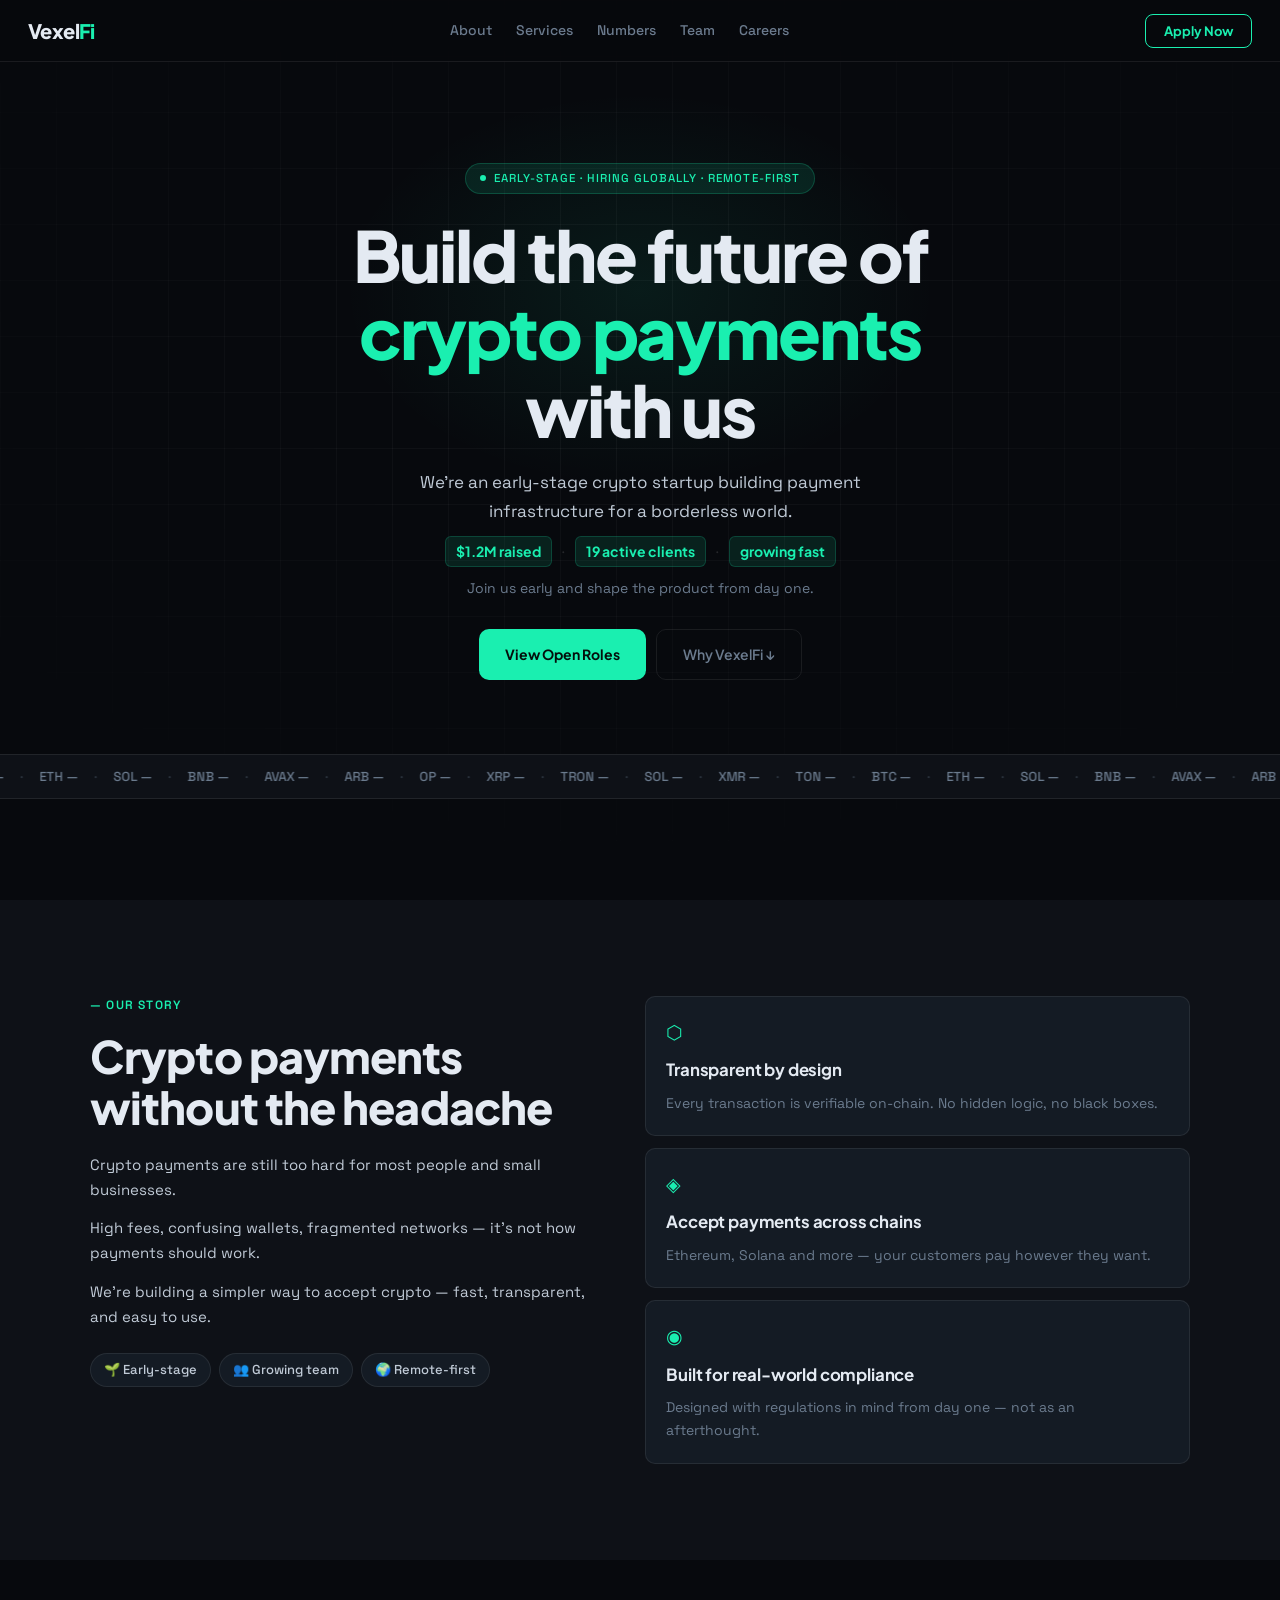
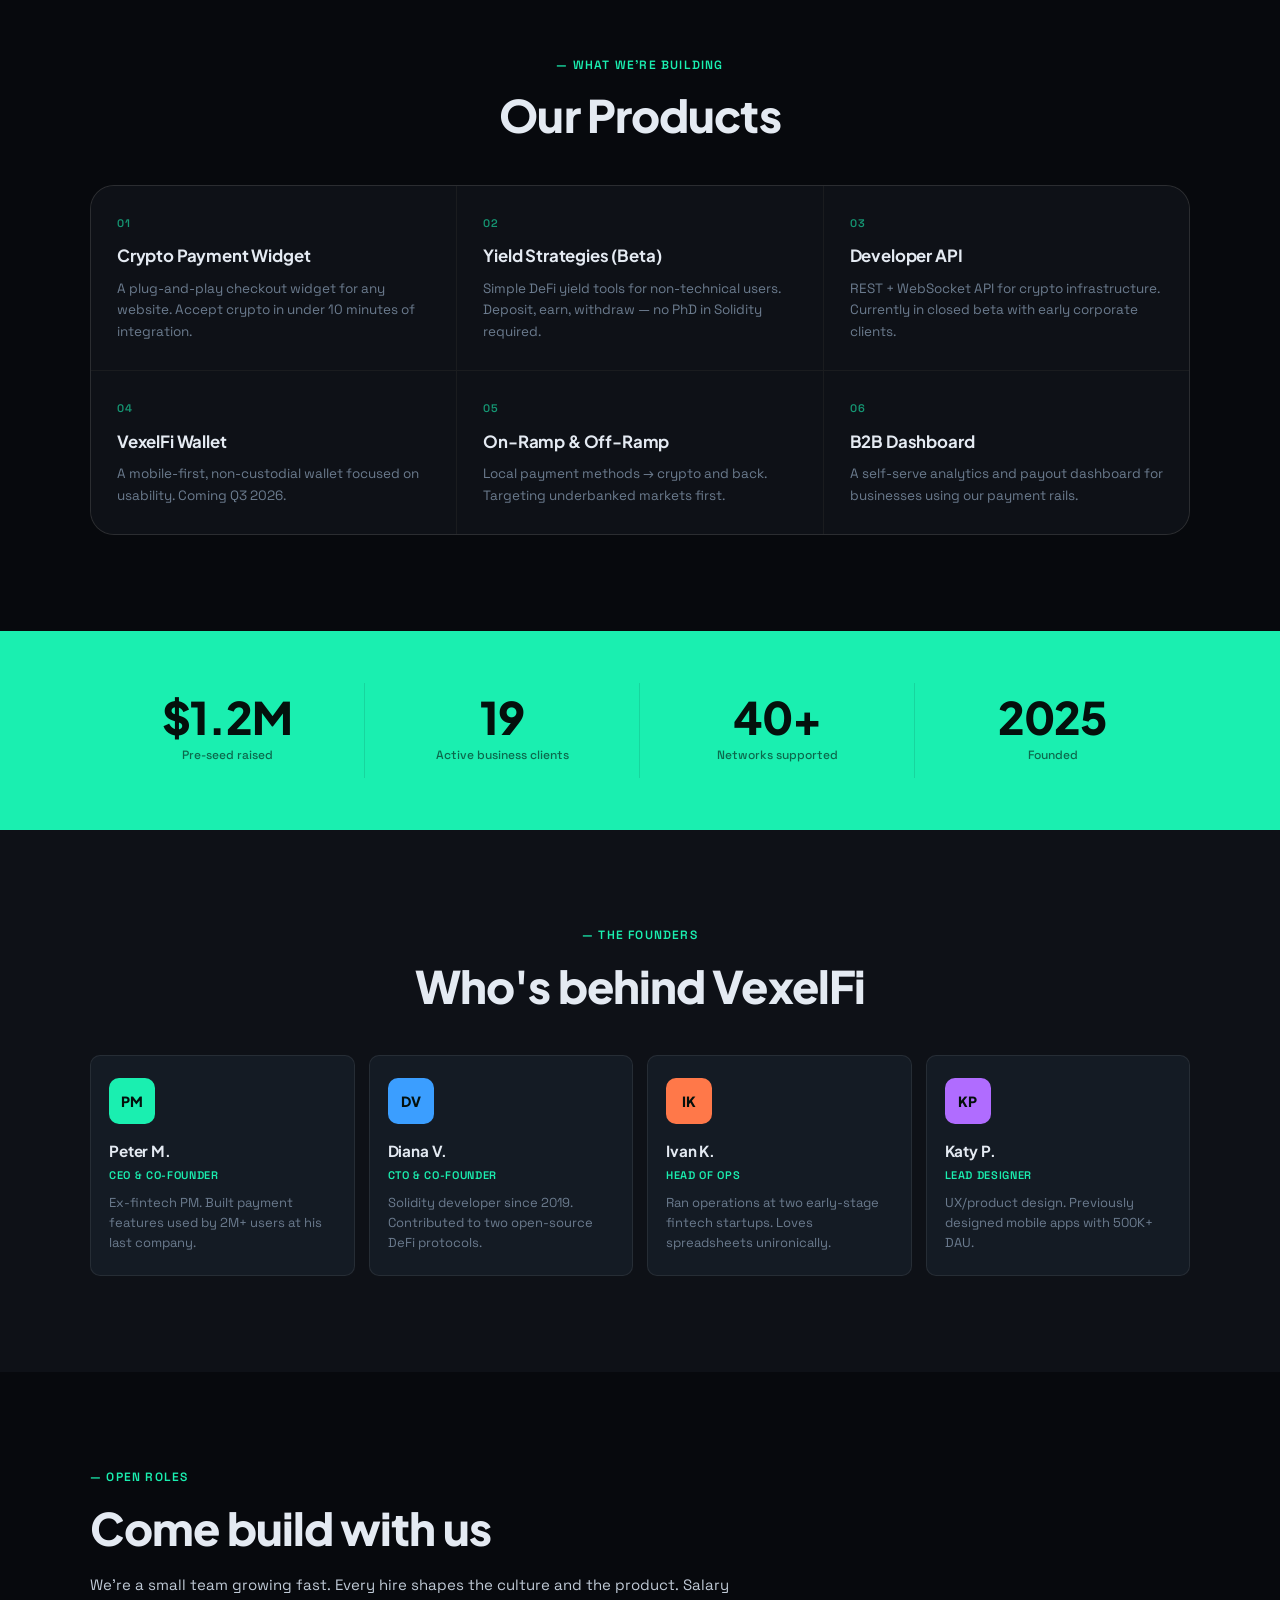
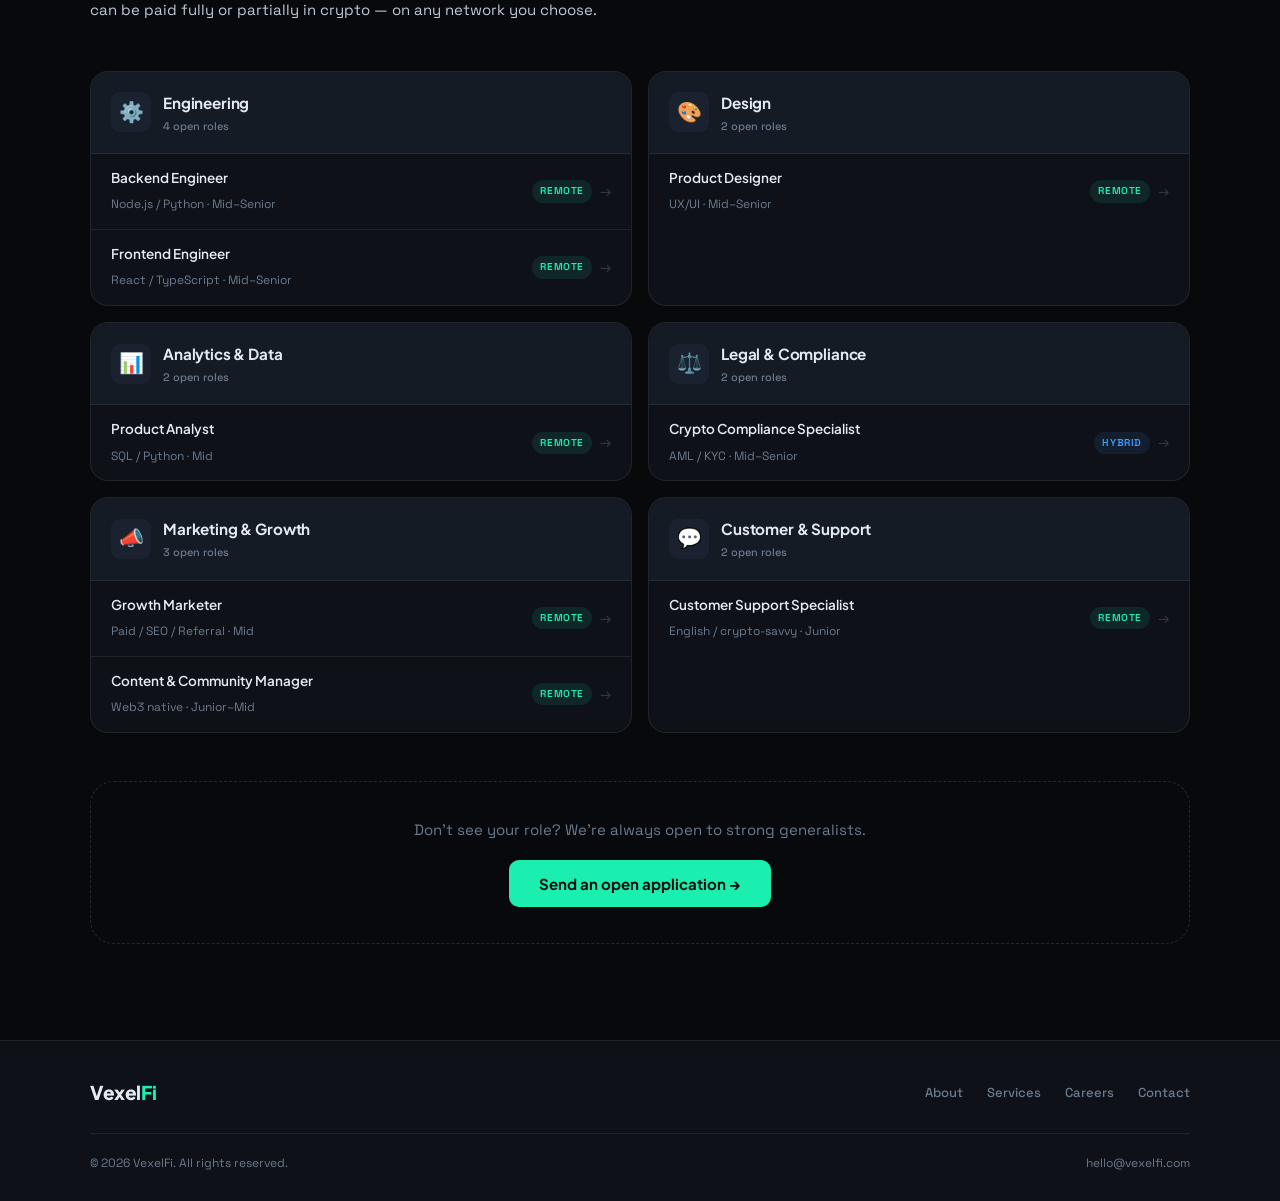
==== commit 4b59dd04: "Add files via upload" ====
--- a/index.html
+++ b/index.html
@@ -264,26 +264,8 @@
                 <span class="job-arrow">→</span>
               </div>
             </div>
-            <div class="job-item" onclick="openModalWithRole('Smart Contract Developer (Solidity / Rust)')">
-              <div class="job-info">
-                <strong>Smart Contract Developer</strong>
-                <span>Solidity / Rust · Senior</span>
-              </div>
-              <div class="job-meta">
-                <span class="job-tag remote">Remote</span>
-                <span class="job-arrow">→</span>
-              </div>
-            </div>
-            <div class="job-item" onclick="openModalWithRole('DevOps / Infrastructure Engineer')">
-              <div class="job-info">
-                <strong>DevOps / Infrastructure</strong>
-                <span>AWS / K8s · Mid–Senior</span>
-              </div>
-              <div class="job-meta">
-                <span class="job-tag remote">Remote</span>
-                <span class="job-arrow">→</span>
-              </div>
-            </div>
+            
+            
           </div>
         </div>
 
@@ -307,16 +289,7 @@
                 <span class="job-arrow">→</span>
               </div>
             </div>
-            <div class="job-item" onclick="openModalWithRole('Motion & Brand Designer')">
-              <div class="job-info">
-                <strong>Motion & Brand Designer</strong>
-                <span>Figma / After Effects · Mid</span>
-              </div>
-              <div class="job-meta">
-                <span class="job-tag hybrid">Hybrid</span>
-                <span class="job-arrow">→</span>
-              </div>
-            </div>
+            
           </div>
         </div>
 
@@ -340,16 +313,7 @@
                 <span class="job-arrow">→</span>
               </div>
             </div>
-            <div class="job-item" onclick="openModalWithRole('On-chain Data Analyst')">
-              <div class="job-info">
-                <strong>On-chain Data Analyst</strong>
-                <span>Dune / Flipside · Mid</span>
-              </div>
-              <div class="job-meta">
-                <span class="job-tag remote">Remote</span>
-                <span class="job-arrow">→</span>
-              </div>
-            </div>
+            
           </div>
         </div>
 
@@ -373,16 +337,7 @@
                 <span class="job-arrow">→</span>
               </div>
             </div>
-            <div class="job-item" onclick="openModalWithRole('Legal Counsel (Fintech / Web3)')">
-              <div class="job-info">
-                <strong>Legal Counsel</strong>
-                <span>Fintech / Web3 · Senior</span>
-              </div>
-              <div class="job-meta">
-                <span class="job-tag hybrid">Hybrid</span>
-                <span class="job-arrow">→</span>
-              </div>
-            </div>
+            
           </div>
         </div>
 
@@ -416,16 +371,7 @@
                 <span class="job-arrow">→</span>
               </div>
             </div>
-            <div class="job-item" onclick="openModalWithRole('Partnerships Manager')">
-              <div class="job-info">
-                <strong>Partnerships Manager</strong>
-                <span>B2B / BD · Mid–Senior</span>
-              </div>
-              <div class="job-meta">
-                <span class="job-tag remote">Remote</span>
-                <span class="job-arrow">→</span>
-              </div>
-            </div>
+            
           </div>
         </div>
 
@@ -449,16 +395,7 @@
                 <span class="job-arrow">→</span>
               </div>
             </div>
-            <div class="job-item" onclick="openModalWithRole('Customer Success Manager')">
-              <div class="job-info">
-                <strong>Customer Success Manager</strong>
-                <span>B2B onboarding · Mid</span>
-              </div>
-              <div class="job-meta">
-                <span class="job-tag remote">Remote</span>
-                <span class="job-arrow">→</span>
-              </div>
-            </div>
+            
           </div>
         </div>
 
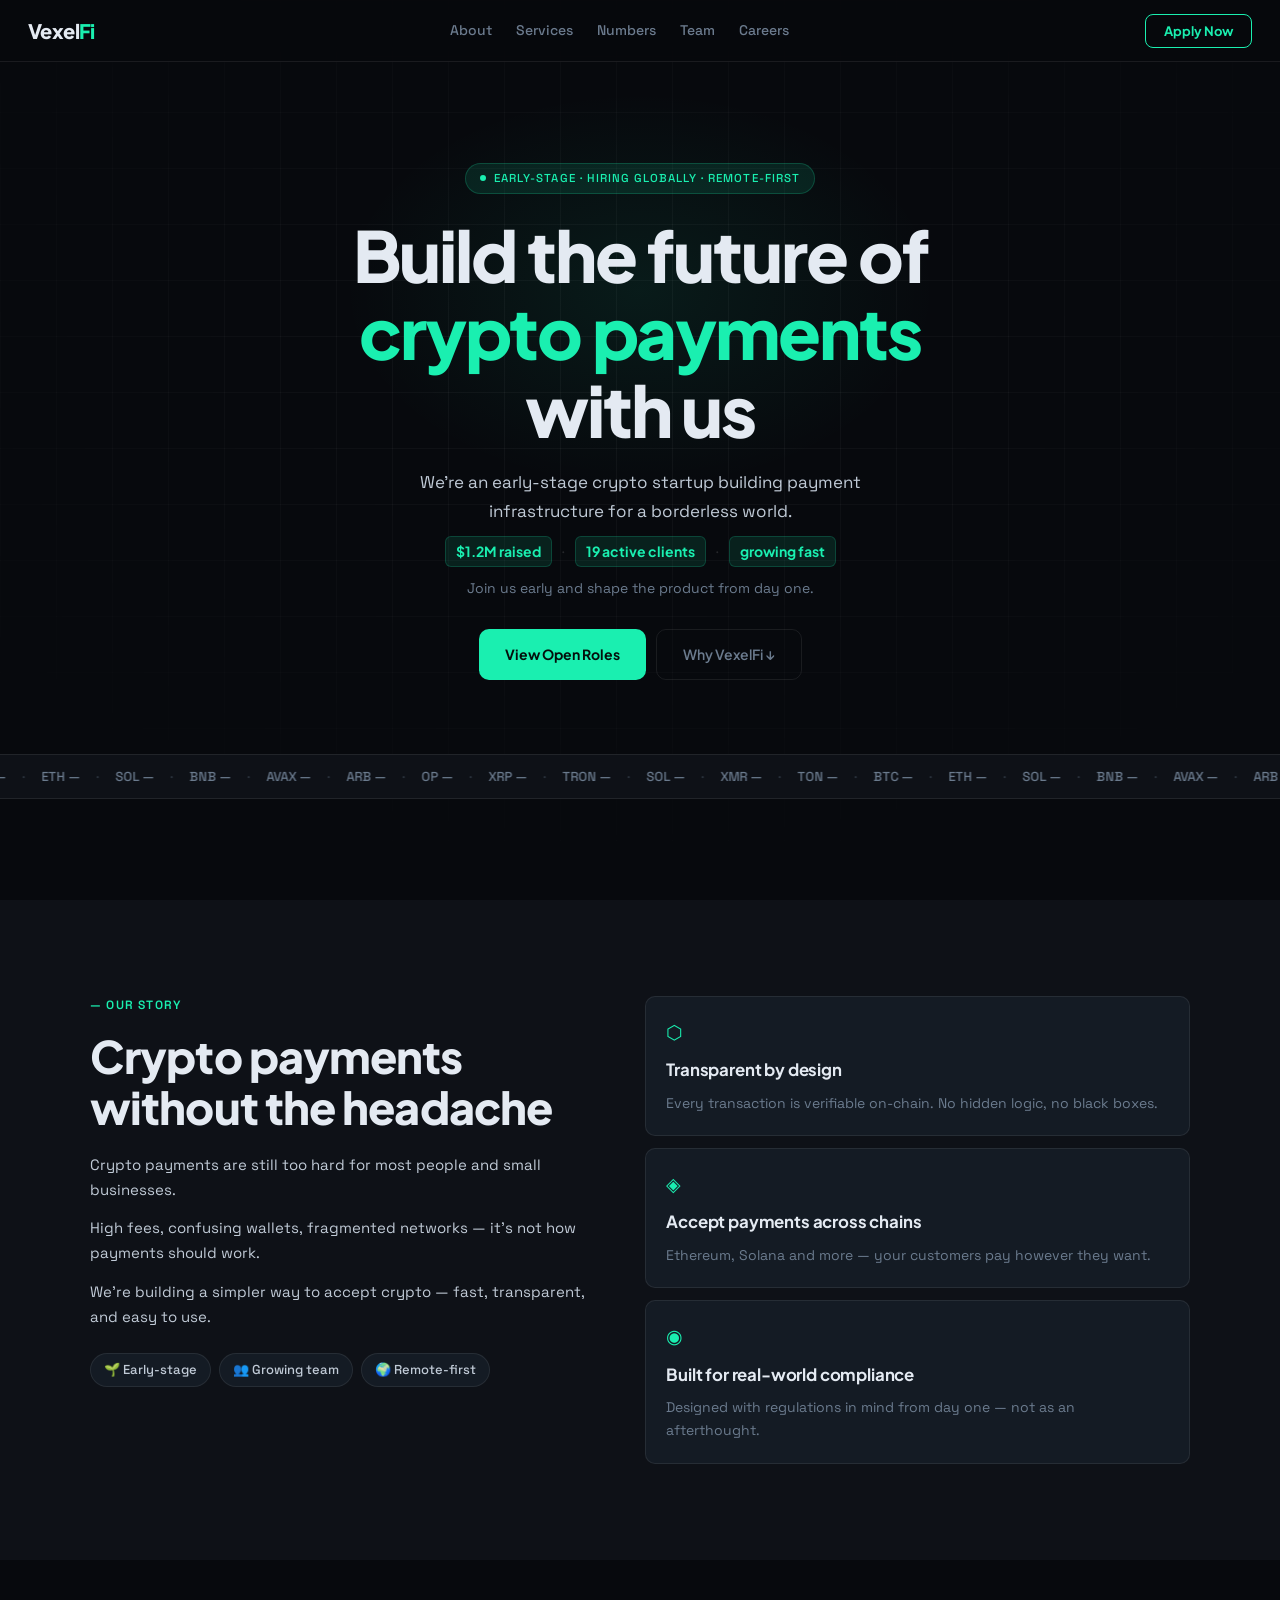
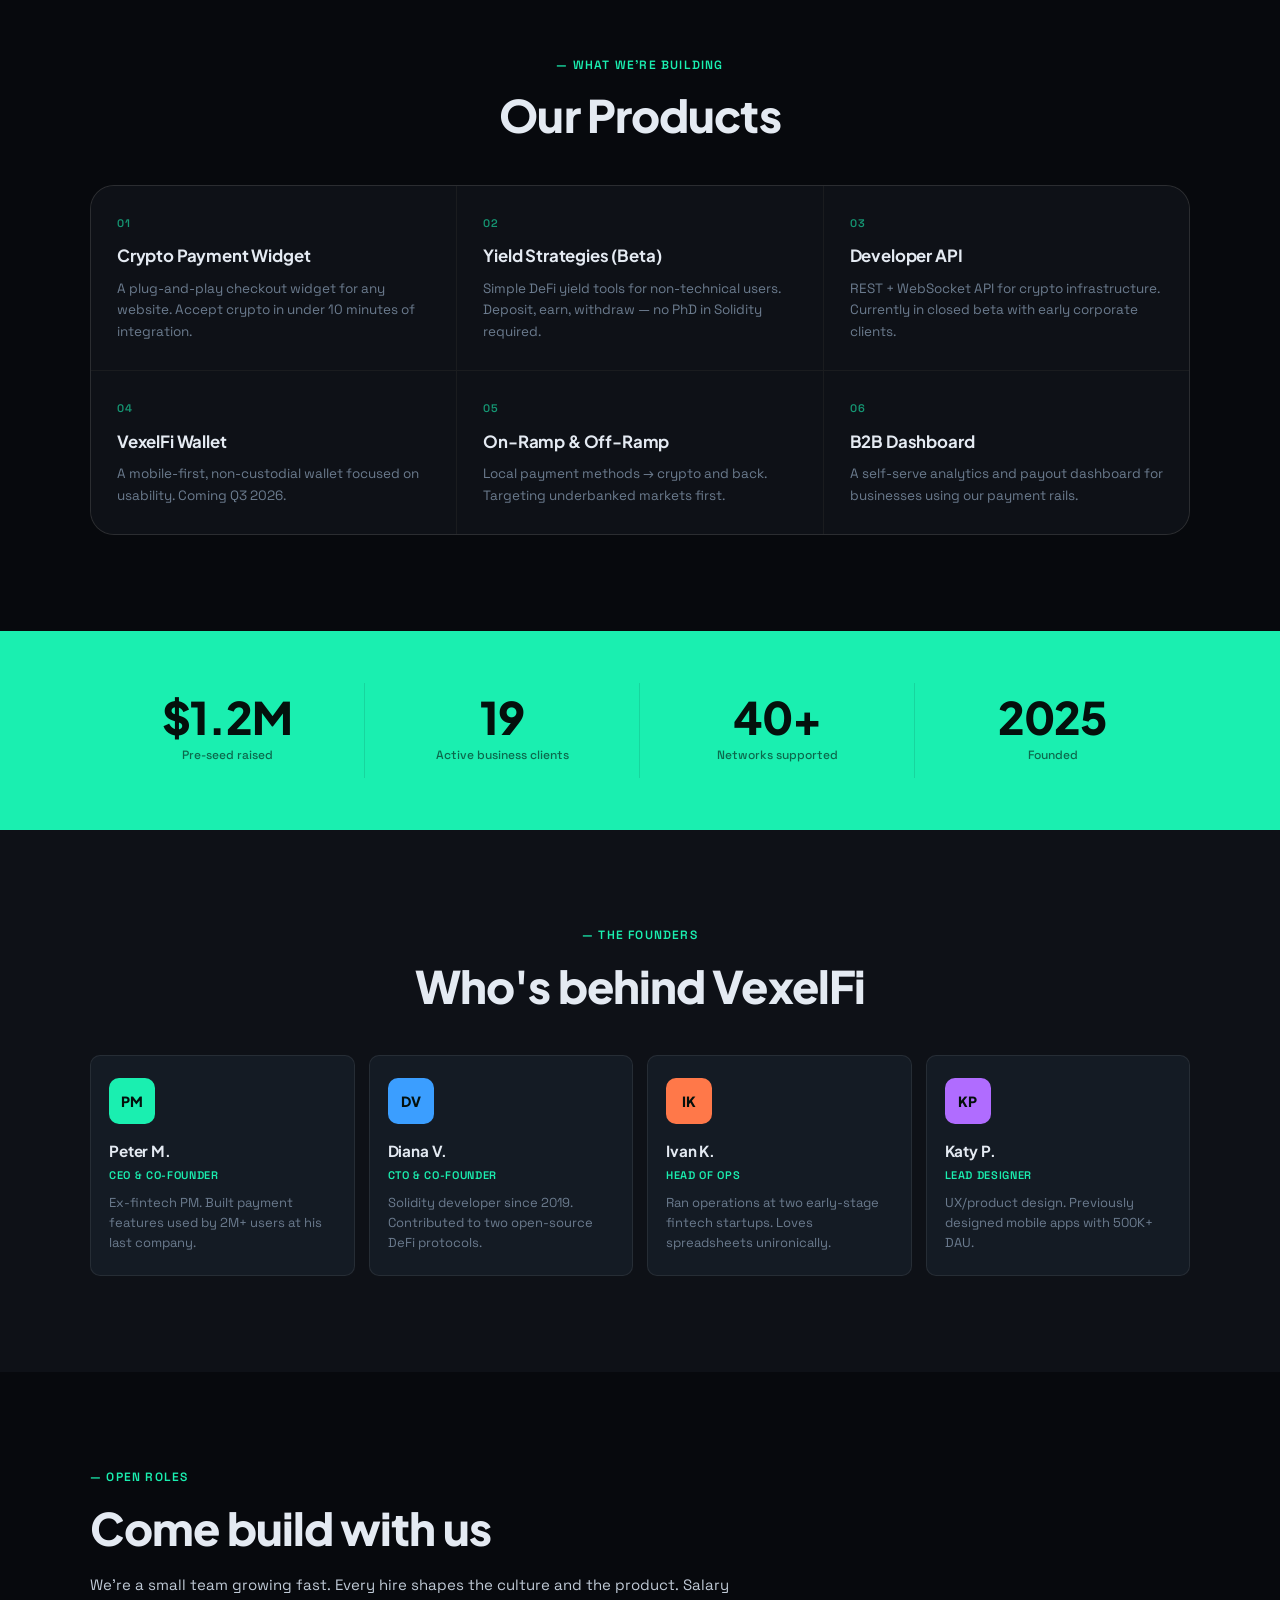
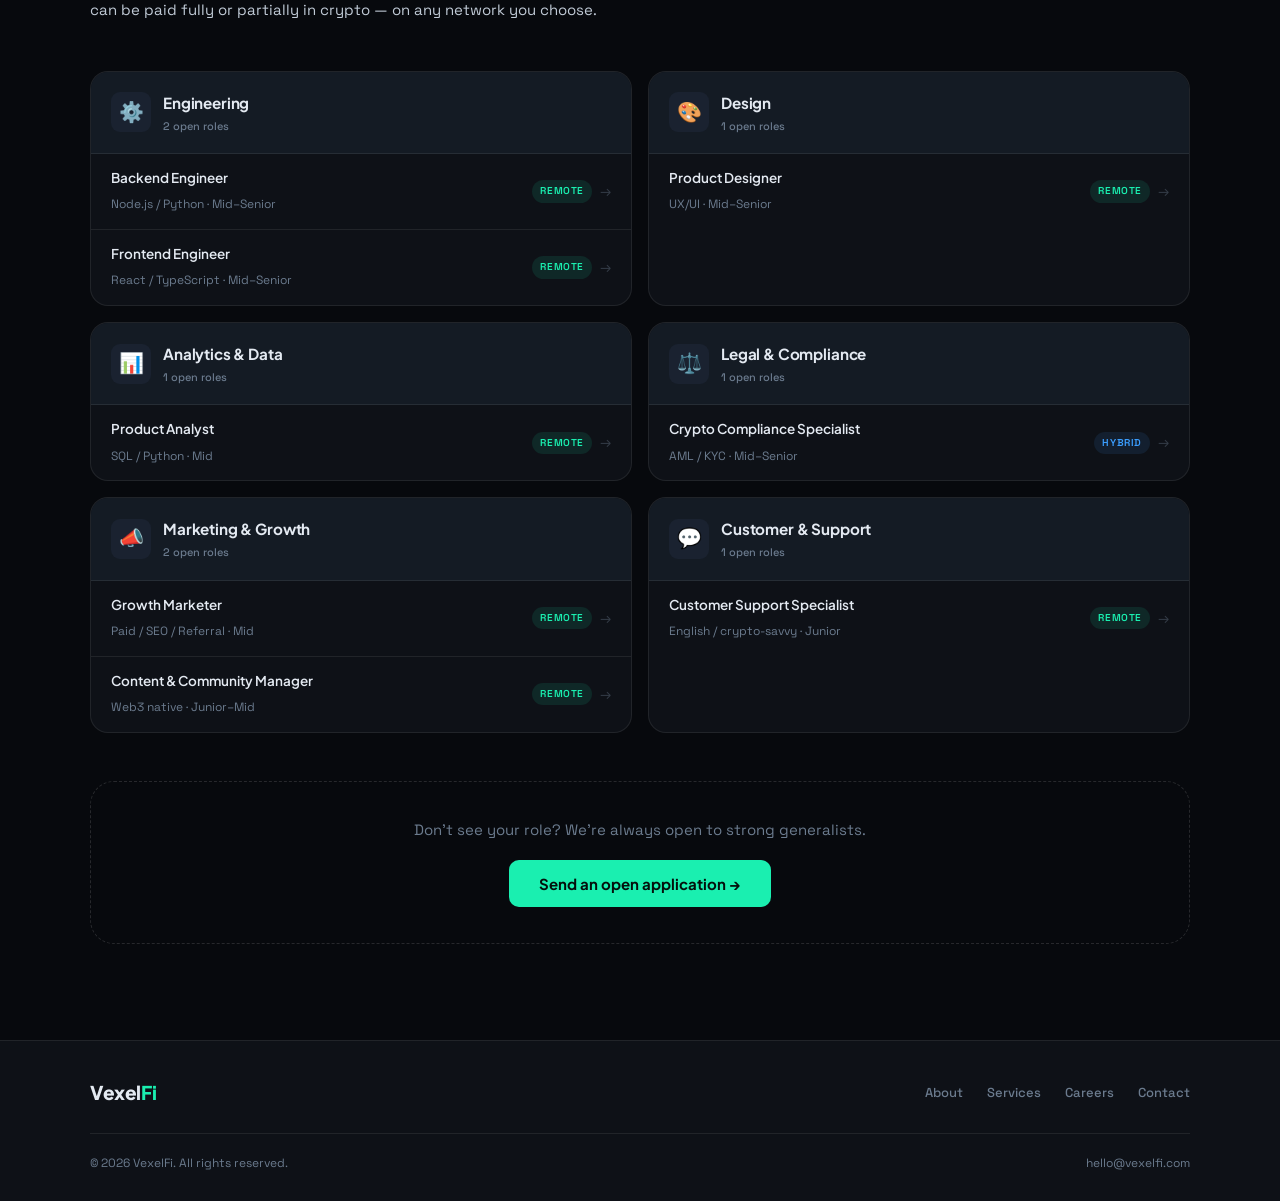
==== commit c8319e68: "Add files via upload" ====
--- a/index.html
+++ b/index.html
@@ -240,7 +240,7 @@
             <div class="jc-icon">⚙️</div>
             <div>
               <h3>Engineering</h3>
-              <span class="jc-count">4 open roles</span>
+              <span class="jc-count">2 open roles</span>
             </div>
           </div>
           <div class="job-list">
@@ -275,7 +275,7 @@
             <div class="jc-icon">🎨</div>
             <div>
               <h3>Design</h3>
-              <span class="jc-count">2 open roles</span>
+              <span class="jc-count">1 open roles</span>
             </div>
           </div>
           <div class="job-list">
@@ -299,7 +299,7 @@
             <div class="jc-icon">📊</div>
             <div>
               <h3>Analytics & Data</h3>
-              <span class="jc-count">2 open roles</span>
+              <span class="jc-count">1 open roles</span>
             </div>
           </div>
           <div class="job-list">
@@ -323,7 +323,7 @@
             <div class="jc-icon">⚖️</div>
             <div>
               <h3>Legal & Compliance</h3>
-              <span class="jc-count">2 open roles</span>
+              <span class="jc-count">1 open roles</span>
             </div>
           </div>
           <div class="job-list">
@@ -347,7 +347,7 @@
             <div class="jc-icon">📣</div>
             <div>
               <h3>Marketing & Growth</h3>
-              <span class="jc-count">3 open roles</span>
+              <span class="jc-count">2 open roles</span>
             </div>
           </div>
           <div class="job-list">
@@ -381,7 +381,7 @@
             <div class="jc-icon">💬</div>
             <div>
               <h3>Customer & Support</h3>
-              <span class="jc-count">2 open roles</span>
+              <span class="jc-count">1 open roles</span>
             </div>
           </div>
           <div class="job-list">
